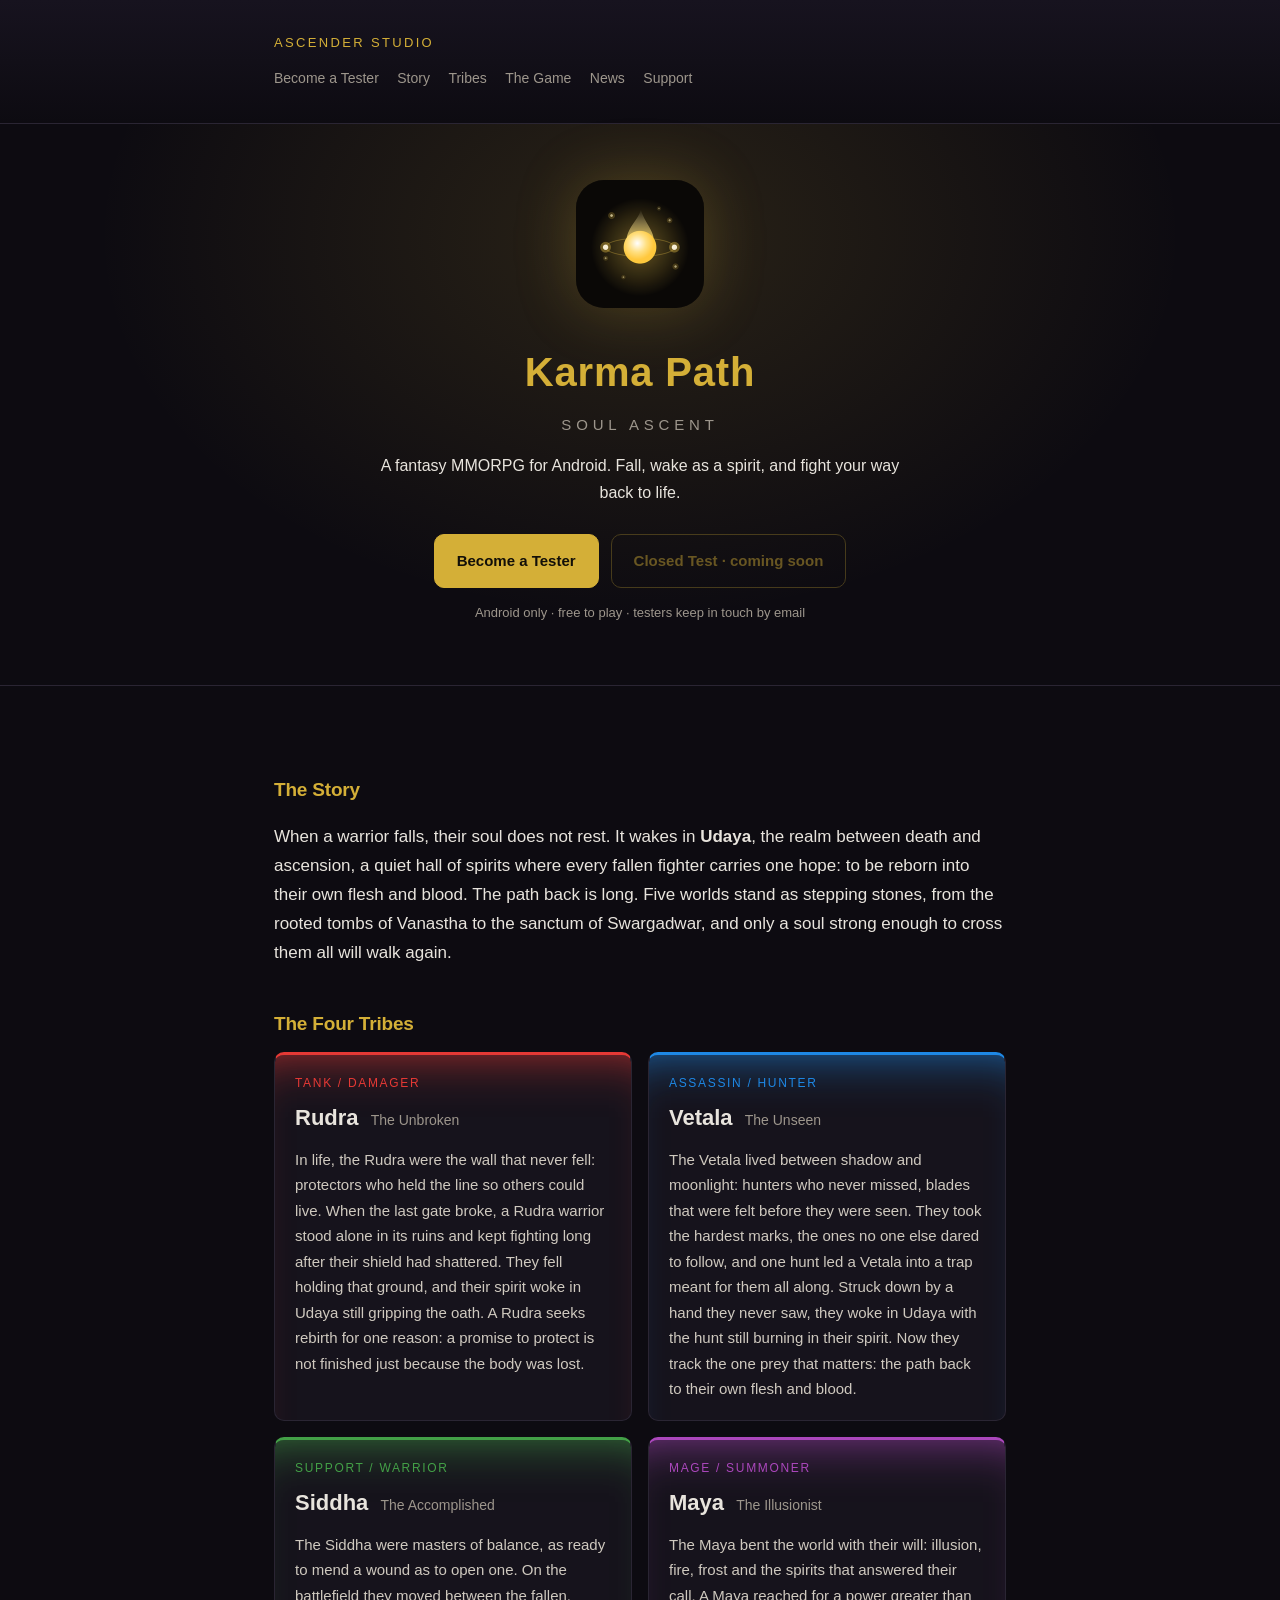
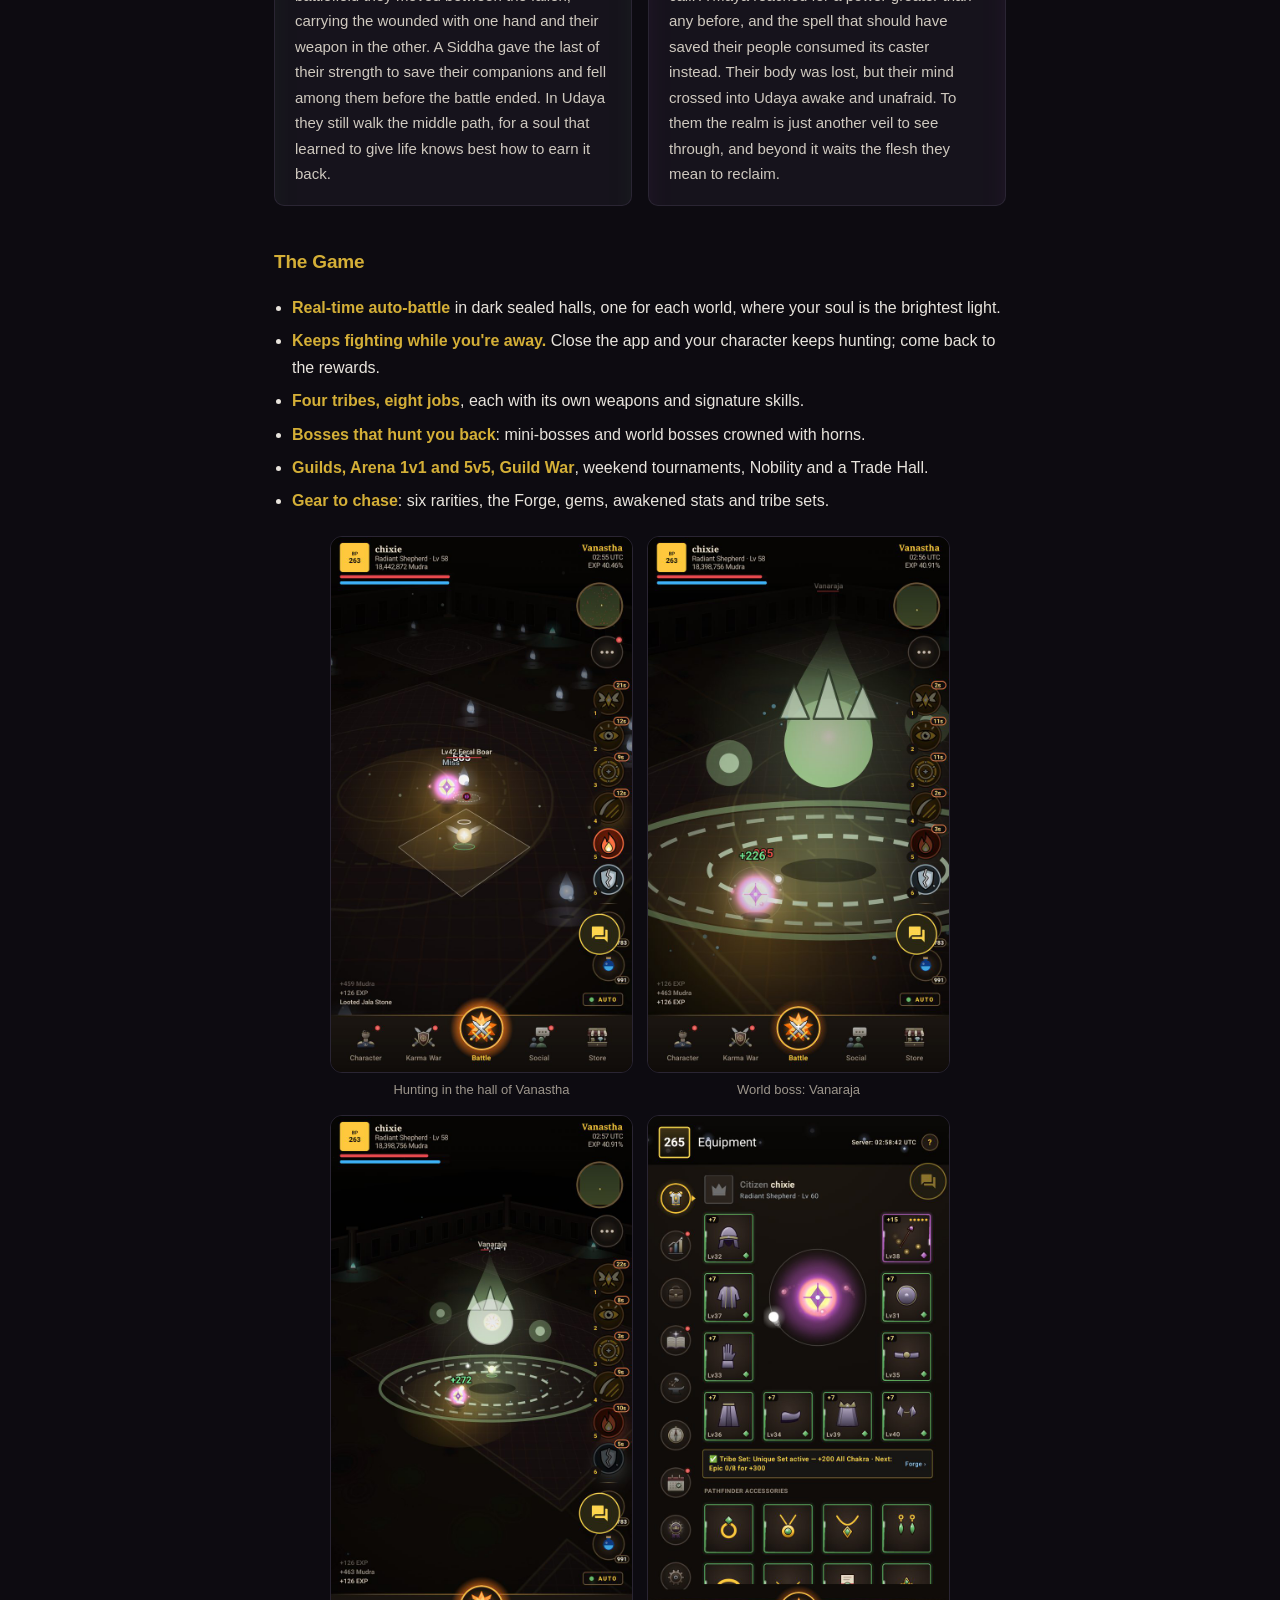
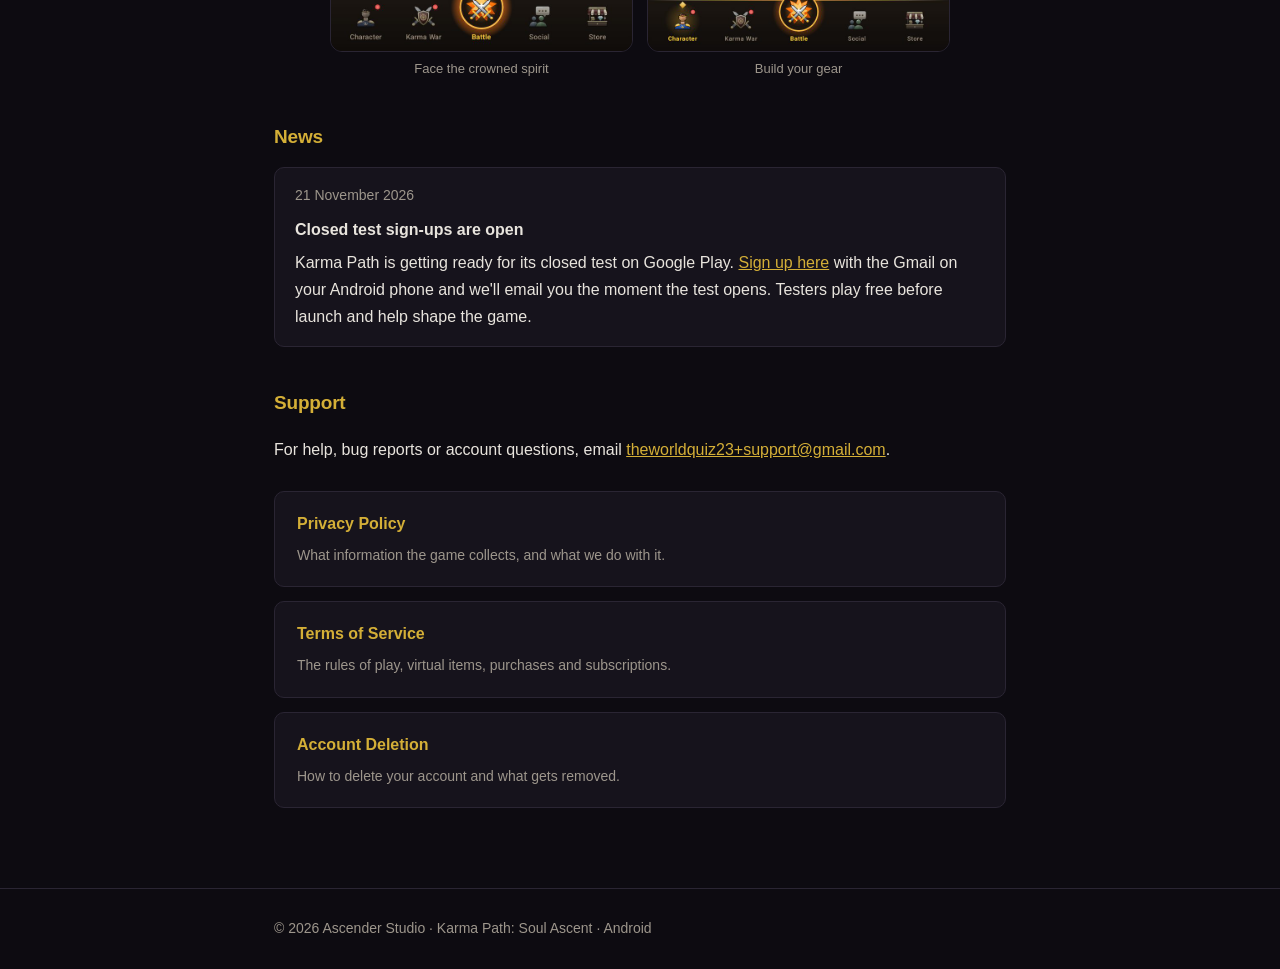
==== index.html @ 9edd2aca "Add files via upload" ====
<!DOCTYPE html>
<html lang="en">
<head>
<meta charset="utf-8">
<meta name="viewport" content="width=device-width, initial-scale=1">
<title>Karma Path: Soul Ascent — Ascender Studio</title>
<meta name="description" content="Karma Path: Soul Ascent — a fantasy MMORPG for Android. Fallen warriors walk the path to rebirth through five worlds. Join the closed test.">
<link rel="icon" href="img/sage-logo.png">
<link rel="stylesheet" href="style.css">
</head>
<body>

<header class="site">
  <div class="wrap">
    <p class="brand">Ascender Studio</p>
    <nav>
      <a href="#tester">Become a Tester</a>
      <a href="#story">Story</a>
      <a href="#tribes">Tribes</a>
      <a href="#game">The Game</a>
      <a href="#news">News</a>
      <a href="#support">Support</a>
    </nav>
  </div>
</header>

<section class="hero">
  <div class="wrap">
    <img class="hero-logo" src="img/sage-logo.png" alt="Karma Path — the Sage" width="128" height="128">
    <h1>Karma Path<span>Soul Ascent</span></h1>
    <p class="hero-line">A fantasy MMORPG for Android. Fall, wake as a spirit, and fight your way back to life.</p>
    <div class="cta" id="tester">
      <!-- SIGN-UP FORM (live 2026-11-21): the Google Form link. -->
      <a class="btn gold" href="https://forms.gle/QPukY66ZGTLKKNnLA" target="_blank" rel="noopener">Become a Tester</a>
      <!-- CLOSED TEST LINK: when Google approves the closed test, replace this <span> with:
           <a class="btn" href="YOUR-CLOSED-TEST-LINK" target="_blank" rel="noopener">Join the Closed Test</a> -->
      <span class="btn off" aria-disabled="true">Closed Test · coming soon</span>
    </div>
    <p class="cta-note">Android only · free to play · testers keep in touch by email</p>
  </div>
</section>

<main class="wrap">

<section id="story">
  <h2>The Story</h2>
  <p class="story">When a warrior falls, their soul does not rest. It wakes in <strong>Udaya</strong>, the realm between death and ascension, a quiet hall of spirits where every fallen fighter carries one hope: to be reborn into their own flesh and blood. The path back is long. Five worlds stand as stepping stones, from the rooted tombs of Vanastha to the sanctum of Swargadwar, and only a soul strong enough to cross them all will walk again.</p>
</section>

<section id="tribes">
  <h2>The Four Tribes</h2>
  <div class="tribes">
    <article class="tribe" style="--tc:#E53935">
      <p class="role">Tank / Damager</p>
      <h3>Rudra <span>The Unbroken</span></h3>
      <p>In life, the Rudra were the wall that never fell: protectors who held the line so others could live. When the last gate broke, a Rudra warrior stood alone in its ruins and kept fighting long after their shield had shattered. They fell holding that ground, and their spirit woke in Udaya still gripping the oath. A Rudra seeks rebirth for one reason: a promise to protect is not finished just because the body was lost.</p>
    </article>
    <article class="tribe" style="--tc:#1E88E5">
      <p class="role">Assassin / Hunter</p>
      <h3>Vetala <span>The Unseen</span></h3>
      <p>The Vetala lived between shadow and moonlight: hunters who never missed, blades that were felt before they were seen. They took the hardest marks, the ones no one else dared to follow, and one hunt led a Vetala into a trap meant for them all along. Struck down by a hand they never saw, they woke in Udaya with the hunt still burning in their spirit. Now they track the one prey that matters: the path back to their own flesh and blood.</p>
    </article>
    <article class="tribe" style="--tc:#43A047">
      <p class="role">Support / Warrior</p>
      <h3>Siddha <span>The Accomplished</span></h3>
      <p>The Siddha were masters of balance, as ready to mend a wound as to open one. On the battlefield they moved between the fallen, carrying the wounded with one hand and their weapon in the other. A Siddha gave the last of their strength to save their companions and fell among them before the battle ended. In Udaya they still walk the middle path, for a soul that learned to give life knows best how to earn it back.</p>
    </article>
    <article class="tribe" style="--tc:#AB47BC">
      <p class="role">Mage / Summoner</p>
      <h3>Maya <span>The Illusionist</span></h3>
      <p>The Maya bent the world with their will: illusion, fire, frost and the spirits that answered their call. A Maya reached for a power greater than any before, and the spell that should have saved their people consumed its caster instead. Their body was lost, but their mind crossed into Udaya awake and unafraid. To them the realm is just another veil to see through, and beyond it waits the flesh they mean to reclaim.</p>
    </article>
  </div>
</section>

<section id="game">
  <h2>The Game</h2>
  <ul class="features">
    <li><strong>Real-time auto-battle</strong> in dark sealed halls, one for each world, where your soul is the brightest light.</li>
    <li><strong>Keeps fighting while you're away.</strong> Close the app and your character keeps hunting; come back to the rewards.</li>
    <li><strong>Four tribes, eight jobs</strong>, each with its own weapons and signature skills.</li>
    <li><strong>Bosses that hunt you back</strong>: mini-bosses and world bosses crowned with horns.</li>
    <li><strong>Guilds, Arena 1v1 and 5v5, Guild War</strong>, weekend tournaments, Nobility and a Trade Hall.</li>
    <li><strong>Gear to chase</strong>: six rarities, the Forge, gems, awakened stats and tribe sets.</li>
  </ul>
  <div class="shots">
    <figure><img src="img/battle.jpg" alt="Battle in the hall of Vanastha" loading="lazy" width="720" height="1280"><figcaption>Hunting in the hall of Vanastha</figcaption></figure>
    <figure><img src="img/boss.jpg" alt="World boss Vanaraja" loading="lazy" width="720" height="1280"><figcaption>World boss: Vanaraja</figcaption></figure>
    <figure><img src="img/boss-close.jpg" alt="Fighting Vanaraja up close" loading="lazy" width="720" height="1280"><figcaption>Face the crowned spirit</figcaption></figure>
    <figure><img src="img/equipment.jpg" alt="Equipment screen" loading="lazy" width="720" height="1280"><figcaption>Build your gear</figcaption></figure>
  </div>
</section>

<section id="news">
  <h2>News</h2>
  <!-- Add new posts at the TOP of this list, copying one <article> block. -->
  <article class="post">
    <p class="meta">21 November 2026</p>
    <h3>Closed test sign-ups are open</h3>
    <p>Karma Path is getting ready for its closed test on Google Play. <a href="https://forms.gle/QPukY66ZGTLKKNnLA" target="_blank" rel="noopener">Sign up here</a> with the Gmail on your Android phone and we'll email you the moment the test opens. Testers play free before launch and help shape the game.</p>
  </article>
</section>

<section id="support">
  <h2>Support</h2>
  <p>For help, bug reports or account questions, email
  <a href="mailto:theworldquiz23+support@gmail.com">theworldquiz23+support@gmail.com</a>.</p>
  <div class="home-links">
    <a href="karma-path/privacy.html"><strong>Privacy Policy</strong><span>What information the game collects, and what we do with it.</span></a>
    <a href="karma-path/terms.html"><strong>Terms of Service</strong><span>The rules of play, virtual items, purchases and subscriptions.</span></a>
    <a href="karma-path/delete-account.html"><strong>Account Deletion</strong><span>How to delete your account and what gets removed.</span></a>
  </div>
  <!-- DISCORD: when the server is ready, add here:
       <p><a class="btn" href="YOUR-DISCORD-INVITE" target="_blank" rel="noopener">Join our Discord</a></p> -->
</section>

</main>

<footer class="site">
  <div class="wrap">© 2026 Ascender Studio · Karma Path: Soul Ascent · Android</div>
</footer>

</body>
</html>
---- style.css ----
:root {
  --bg: #0d0b11;
  --panel: #16131c;
  --gold: #d4af37;
  --gold-dim: #8a7328;
  --text: #e8e4dd;
  --muted: #9d968c;
  --line: #2a2533;
}
* { box-sizing: border-box; }
body {
  margin: 0;
  background: var(--bg);
  color: var(--text);
  font: 16px/1.7 -apple-system, BlinkMacSystemFont, "Segoe UI", Roboto, Helvetica, Arial, sans-serif;
}
.wrap { max-width: 780px; margin: 0 auto; padding: 48px 24px 80px; }
header.site {
  border-bottom: 1px solid var(--line);
  background: linear-gradient(180deg, #17131f 0%, var(--bg) 100%);
}
header.site .wrap { padding: 32px 24px; }
.brand {
  font-size: 13px; letter-spacing: .18em; text-transform: uppercase;
  color: var(--gold); margin: 0 0 6px;
}
.title { font-size: 28px; margin: 0; font-weight: 600; letter-spacing: -.01em; }
nav { margin-top: 18px; }
nav a {
  color: var(--muted); text-decoration: none; font-size: 14px; margin-right: 18px;
  border-bottom: 1px solid transparent; padding-bottom: 2px;
}
nav a:hover, nav a[aria-current] { color: var(--gold); border-bottom-color: var(--gold-dim); }
h2 {
  font-size: 19px; margin: 40px 0 12px; color: var(--gold);
  font-weight: 600; letter-spacing: -.01em;
}
h3 { font-size: 16px; margin: 26px 0 8px; font-weight: 600; }
p, li { color: var(--text); }
ul { padding-left: 20px; }
li { margin: 6px 0; }
.meta { color: var(--muted); font-size: 14px; margin: 0 0 8px; }
.lead { color: var(--muted); }
table { width: 100%; border-collapse: collapse; margin: 18px 0; font-size: 14.5px; }
th, td { text-align: left; padding: 10px 12px; border-bottom: 1px solid var(--line); vertical-align: top; }
th { color: var(--gold); font-weight: 600; font-size: 13px; text-transform: uppercase; letter-spacing: .06em; }
code { background: var(--panel); padding: 2px 6px; border-radius: 4px; font-size: 14px; color: var(--gold); }
a { color: var(--gold); }
.card {
  background: var(--panel); border: 1px solid var(--line);
  border-radius: 10px; padding: 20px 22px; margin: 22px 0;
}
.card h3 { margin-top: 0; }
footer.site {
  border-top: 1px solid var(--line); color: var(--muted); font-size: 14px;
}
footer.site .wrap { padding: 28px 24px; }
.home-links { display: grid; gap: 14px; margin-top: 28px; }
.home-links a {
  display: block; background: var(--panel); border: 1px solid var(--line);
  border-radius: 10px; padding: 18px 22px; text-decoration: none; color: var(--text);
}
.home-links a:hover { border-color: var(--gold-dim); }
.home-links strong { color: var(--gold); display: block; font-size: 16px; margin-bottom: 4px; }
.home-links span { color: var(--muted); font-size: 14px; }

/* ── Homepage (2026-11-21): hero, tribes, screenshots, news ───────────────── */
header.site nav { margin-top: 10px; }
header.site nav a { margin-right: 14px; }
.hero {
  text-align: center;
  background: radial-gradient(ellipse at 50% 20%, rgba(212,175,55,.14), transparent 60%), var(--bg);
  border-bottom: 1px solid var(--line);
}
.hero .wrap { padding: 56px 24px 48px; }
.hero-logo { width: 128px; height: 128px; border-radius: 28px; box-shadow: 0 0 60px rgba(212,175,55,.25); }
.hero h1 { margin: 22px 0 6px; font-size: 40px; letter-spacing: .02em; color: var(--gold); font-weight: 700; }
.hero h1 span { display: block; font-size: 15px; letter-spacing: .32em; text-transform: uppercase; color: var(--muted); font-weight: 500; margin-top: 6px; }
.hero-line { color: var(--text); max-width: 520px; margin: 14px auto 0; }
.cta { display: flex; flex-wrap: wrap; gap: 12px; justify-content: center; margin-top: 28px; scroll-margin-top: 20px; }
.btn {
  display: inline-block; padding: 13px 22px; border-radius: 10px; font-weight: 600; font-size: 15px;
  text-decoration: none; border: 1px solid var(--gold-dim); color: var(--gold); background: transparent;
}
.btn.gold { background: var(--gold); color: #120f08; border-color: var(--gold); }
.btn:hover { filter: brightness(1.1); }
.btn.off { opacity: .45; cursor: not-allowed; filter: none; }
.cta-note { color: var(--muted); font-size: 13px; margin-top: 14px; }
section { scroll-margin-top: 20px; }
.story { font-size: 17px; color: var(--text); }
.tribes { display: grid; gap: 16px; grid-template-columns: repeat(auto-fit, minmax(300px, 1fr)); }
.tribe {
  background: var(--panel); border: 1px solid var(--line); border-top: 3px solid var(--tc);
  border-radius: 10px; padding: 18px 20px;
  box-shadow: inset 0 40px 60px -50px var(--tc);
}
.tribe .role { margin: 0; font-size: 12px; letter-spacing: .14em; text-transform: uppercase; color: var(--tc); }
.tribe h3 { margin: 6px 0 10px; font-size: 22px; }
.tribe h3 span { font-size: 14px; color: var(--muted); font-weight: 500; margin-left: 6px; }
.tribe p:last-child { margin: 0; font-size: 15px; color: #cfc9bf; }
.features { padding-left: 18px; }
.features strong { color: var(--gold); font-weight: 600; }
.shots { display: grid; gap: 14px; grid-template-columns: repeat(2, 1fr); margin-top: 22px; max-width: 620px; margin-left: auto; margin-right: auto; }
.shots figure { margin: 0; }
.shots img { width: 100%; height: auto; border-radius: 12px; border: 1px solid var(--line); display: block; }
.shots figcaption { color: var(--muted); font-size: 13px; text-align: center; margin-top: 6px; }
.post { background: var(--panel); border: 1px solid var(--line); border-radius: 10px; padding: 16px 20px; margin: 14px 0; }
.post h3 { margin: 2px 0 6px; }
.post p:last-child { margin: 0; }
@media (max-width: 520px) { .hero h1 { font-size: 32px; } .wrap { padding-left: 18px; padding-right: 18px; } }
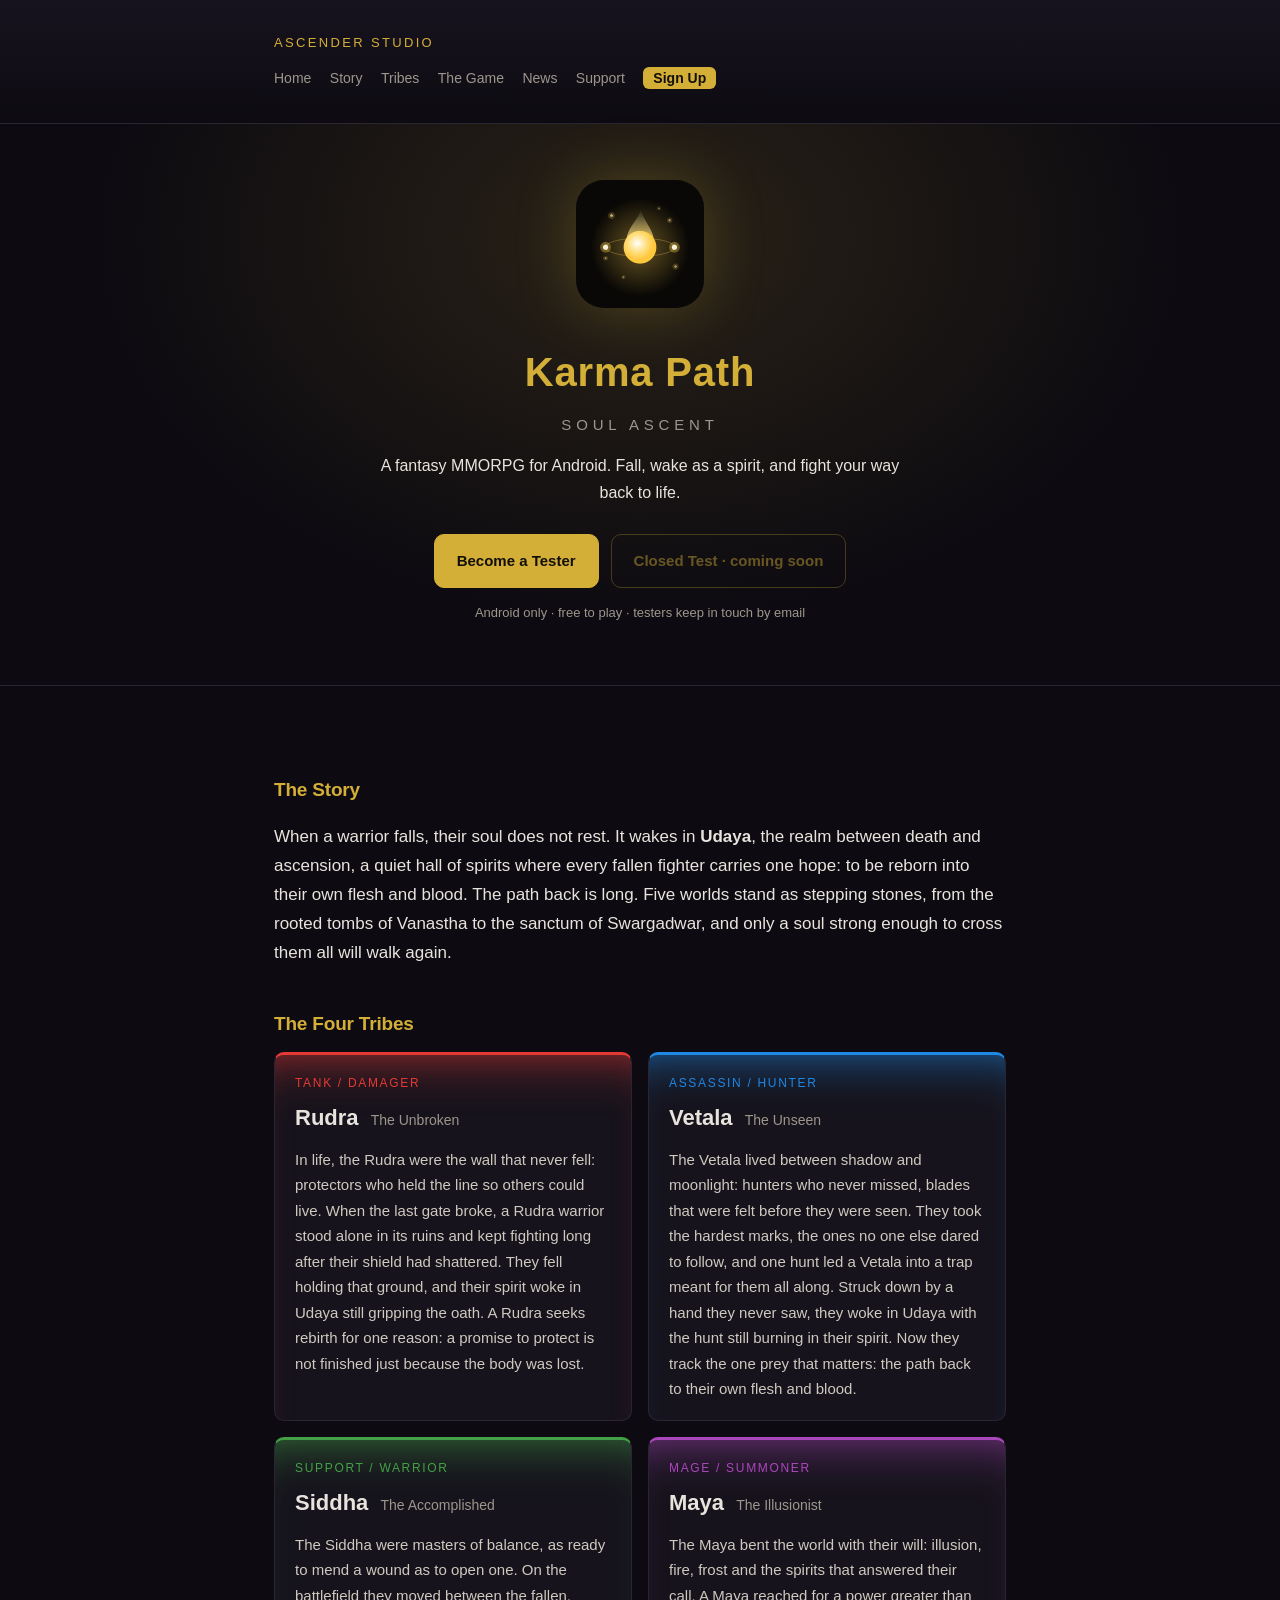
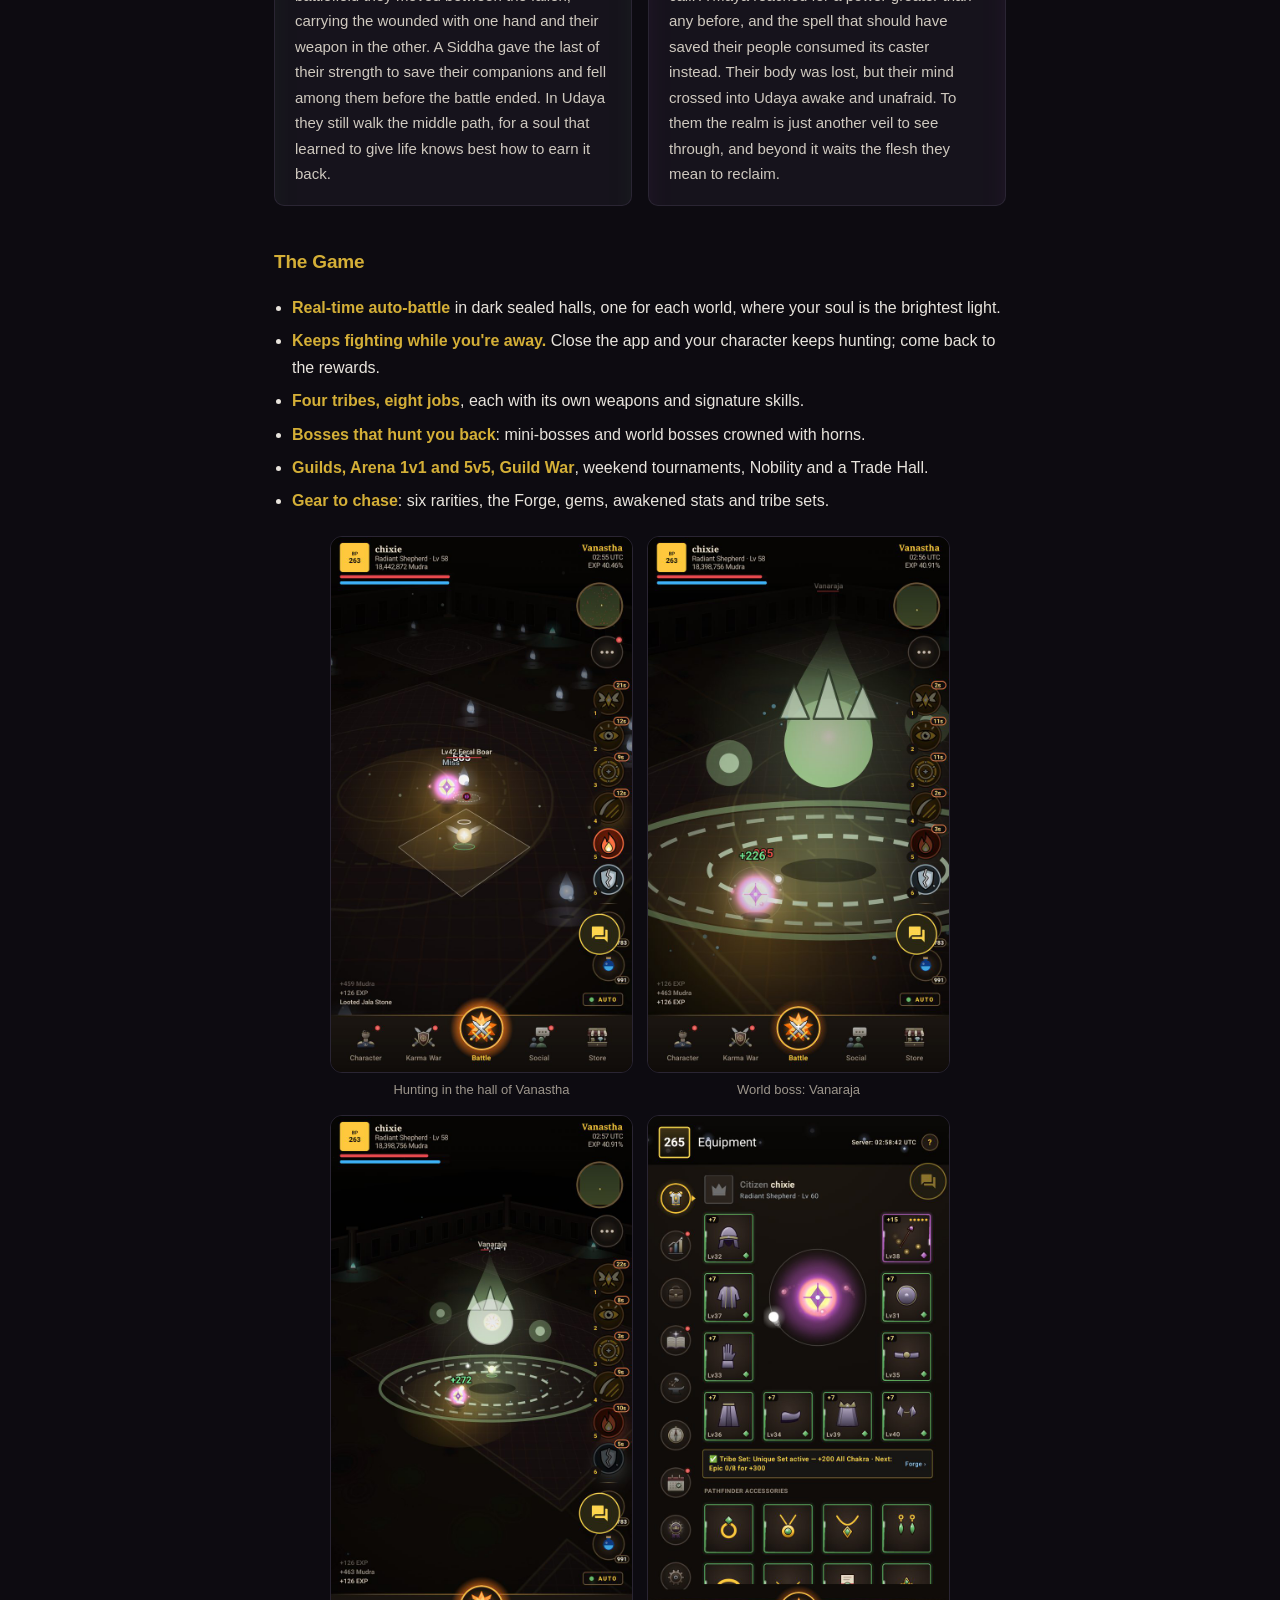
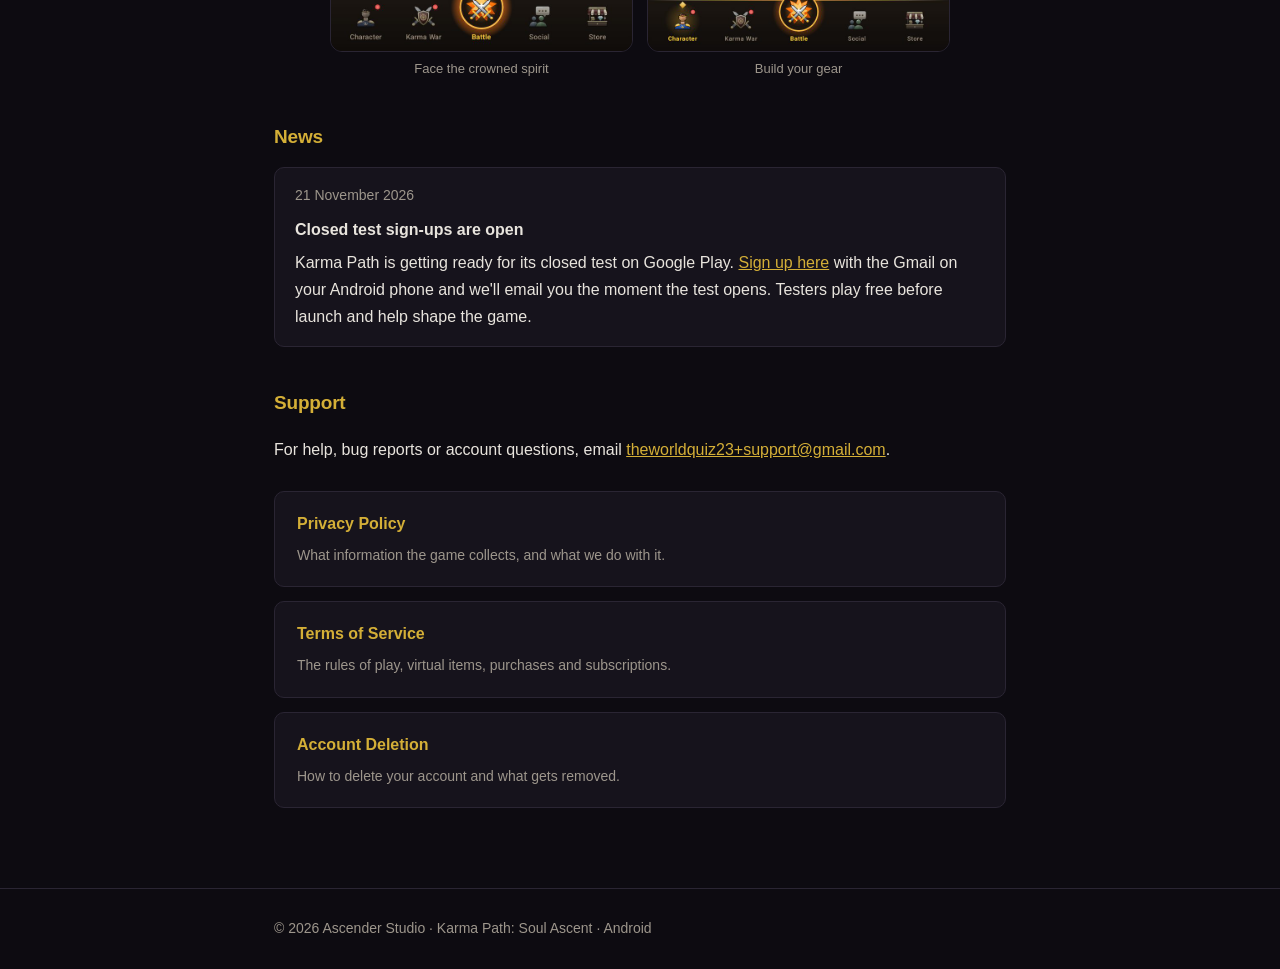
==== commit e0ab470f: "Add files via upload" ====
--- a/index.html
+++ b/index.html
@@ -8,18 +8,19 @@
 <link rel="icon" href="img/sage-logo.png">
 <link rel="stylesheet" href="style.css">
 </head>
-<body>
+<body id="top">
 
 <header class="site">
   <div class="wrap">
     <p class="brand">Ascender Studio</p>
     <nav>
-      <a href="#tester">Become a Tester</a>
+      <a href="#top">Home</a>
       <a href="#story">Story</a>
       <a href="#tribes">Tribes</a>
       <a href="#game">The Game</a>
       <a href="#news">News</a>
       <a href="#support">Support</a>
+      <a class="nav-signup" href="https://forms.gle/QPukY66ZGTLKKNnLA" target="_blank" rel="noopener">Sign Up</a>
     </nav>
   </div>
 </header>
--- a/style.css
+++ b/style.css
@@ -108,3 +108,10 @@
 .post h3 { margin: 2px 0 6px; }
 .post p:last-child { margin: 0; }
 @media (max-width: 520px) { .hero h1 { font-size: 32px; } .wrap { padding-left: 18px; padding-right: 18px; } }
+
+header.site nav a.nav-signup {
+  color: #120f08; background: var(--gold); border: none; border-radius: 6px;
+  padding: 3px 10px; font-weight: 600; white-space: nowrap;
+}
+header.site nav a.nav-signup:hover { color: #120f08; filter: brightness(1.1); }
+html { scroll-behavior: smooth; }
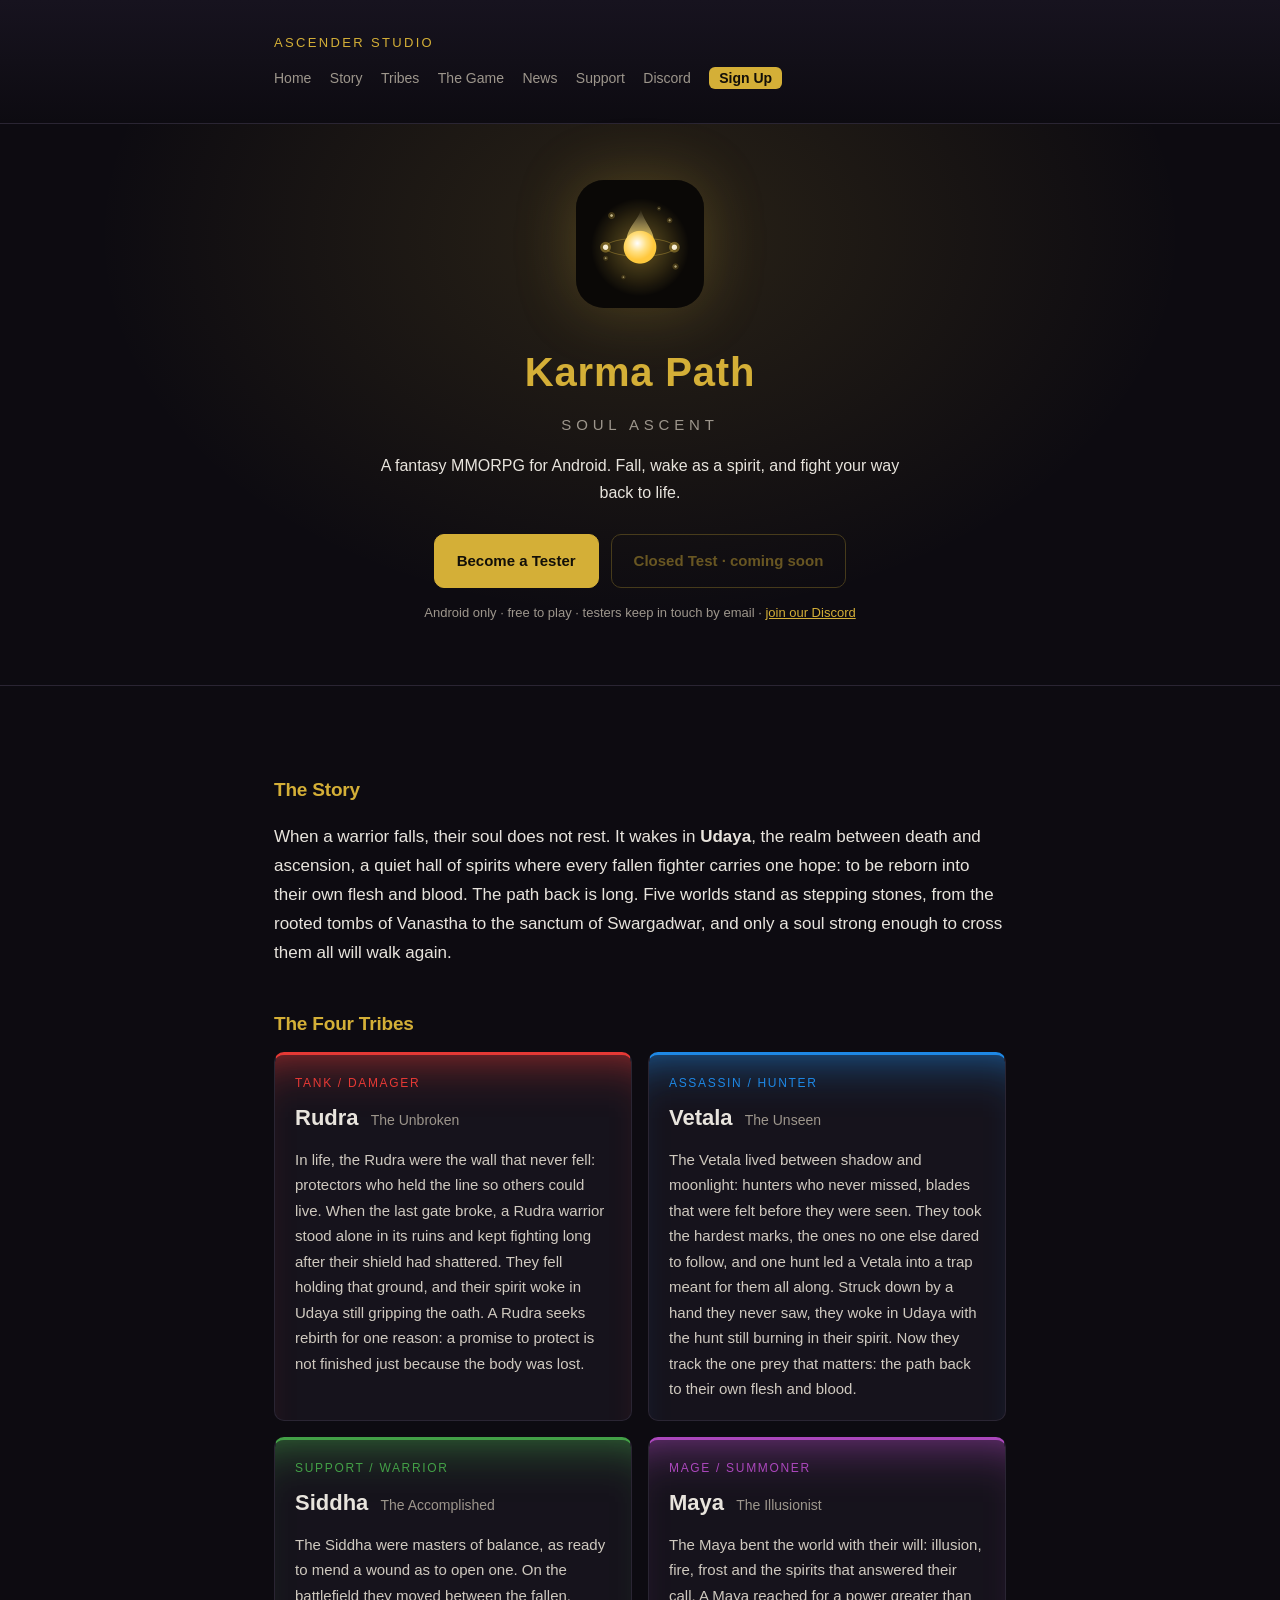
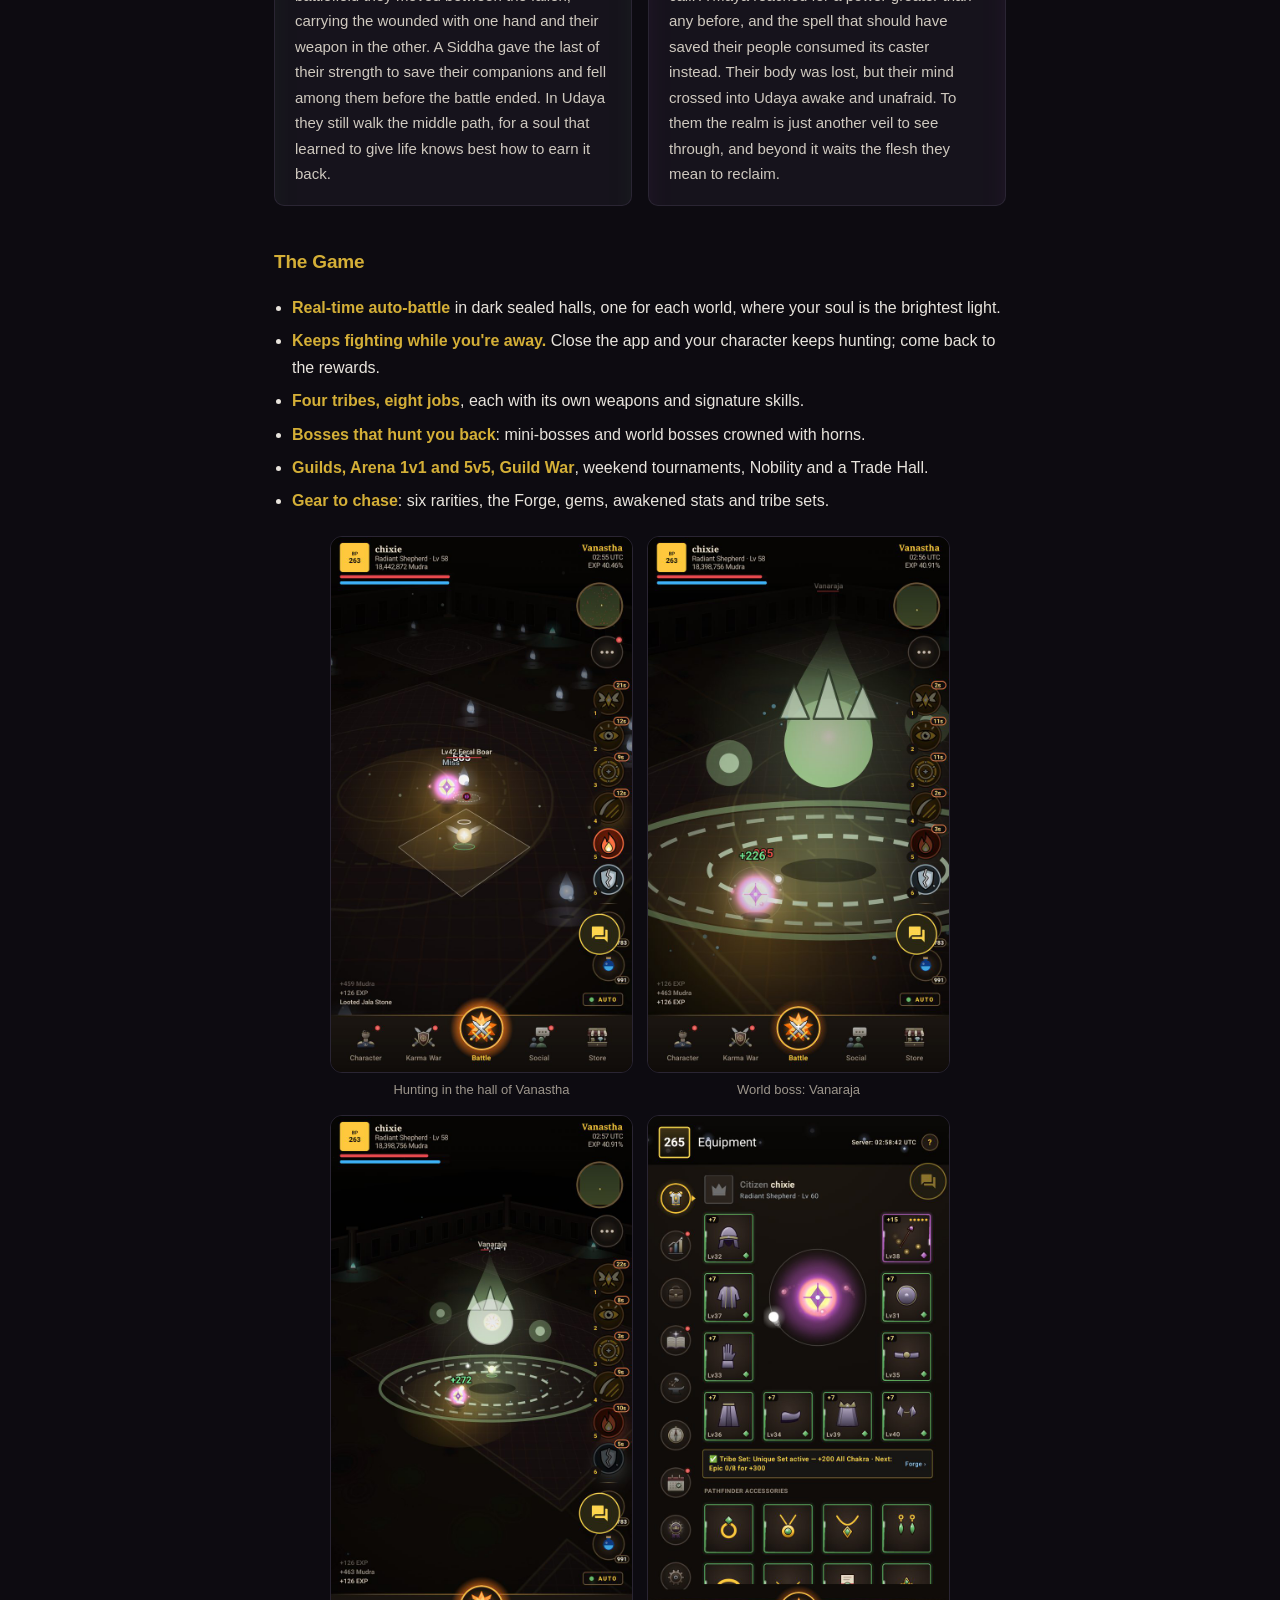
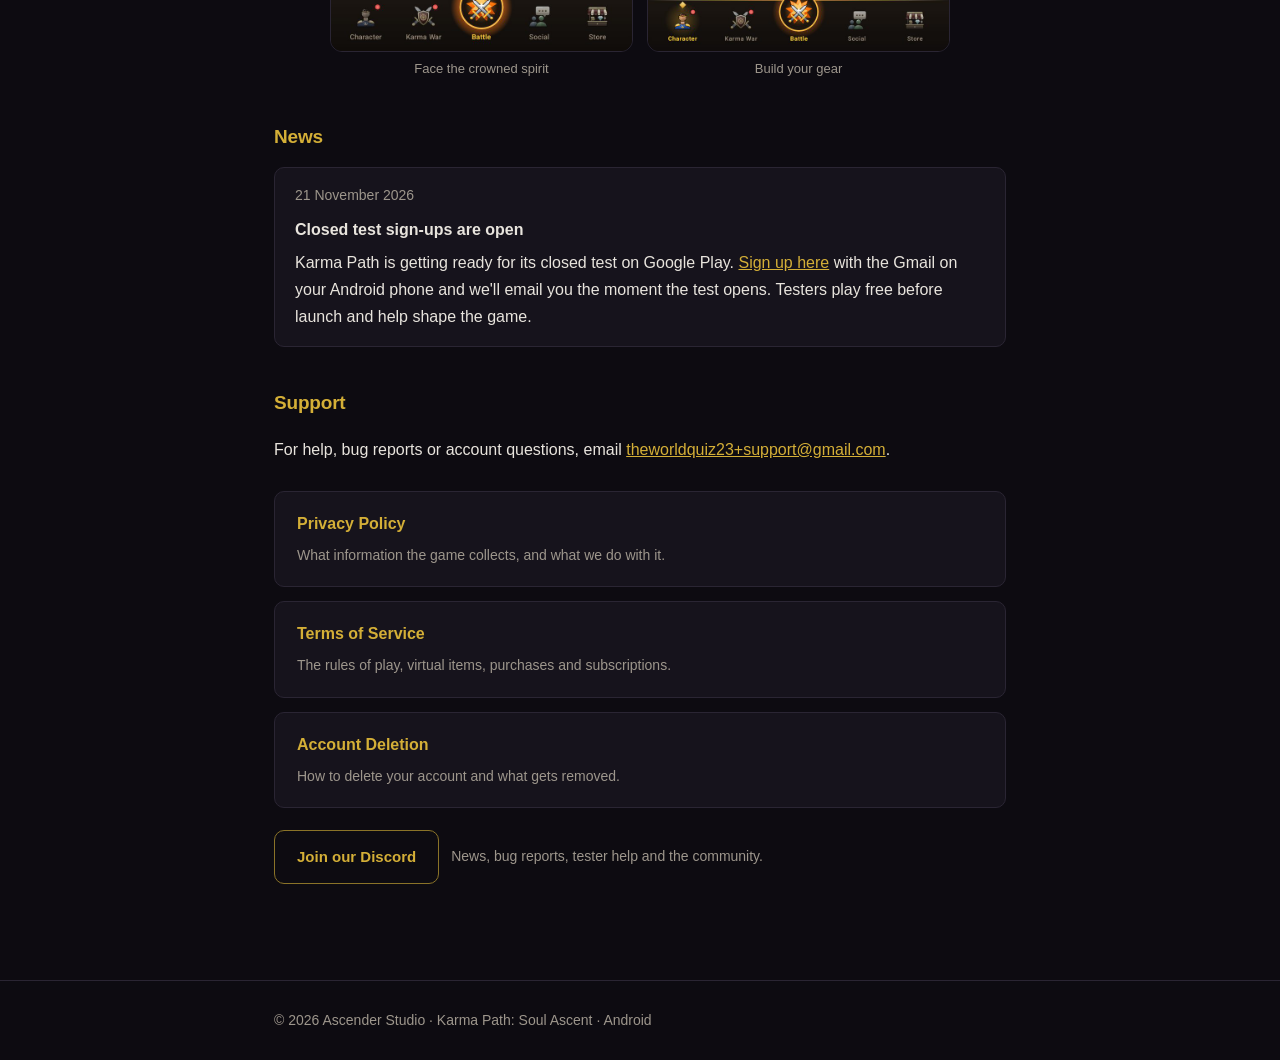
==== commit 47024e1f: "Add files via upload" ====
--- a/index.html
+++ b/index.html
@@ -20,6 +20,7 @@
       <a href="#game">The Game</a>
       <a href="#news">News</a>
       <a href="#support">Support</a>
+      <a href="https://discord.gg/tDu8APSSHV" target="_blank" rel="noopener">Discord</a>
       <a class="nav-signup" href="https://forms.gle/QPukY66ZGTLKKNnLA" target="_blank" rel="noopener">Sign Up</a>
     </nav>
   </div>
@@ -37,7 +38,7 @@
            <a class="btn" href="YOUR-CLOSED-TEST-LINK" target="_blank" rel="noopener">Join the Closed Test</a> -->
       <span class="btn off" aria-disabled="true">Closed Test · coming soon</span>
     </div>
-    <p class="cta-note">Android only · free to play · testers keep in touch by email</p>
+    <p class="cta-note">Android only · free to play · testers keep in touch by email · <a href="https://discord.gg/tDu8APSSHV" target="_blank" rel="noopener">join our Discord</a></p>
   </div>
 </section>
 
@@ -111,8 +112,9 @@
     <a href="karma-path/terms.html"><strong>Terms of Service</strong><span>The rules of play, virtual items, purchases and subscriptions.</span></a>
     <a href="karma-path/delete-account.html"><strong>Account Deletion</strong><span>How to delete your account and what gets removed.</span></a>
   </div>
-  <!-- DISCORD: when the server is ready, add here:
-       <p><a class="btn" href="YOUR-DISCORD-INVITE" target="_blank" rel="noopener">Join our Discord</a></p> -->
+  <!-- DISCORD (live 2026-11-21) -->
+  <p class="discord"><a class="btn" href="https://discord.gg/tDu8APSSHV" target="_blank" rel="noopener">Join our Discord</a>
+  <span>News, bug reports, tester help and the community.</span></p>
 </section>
 
 </main>
--- a/style.css
+++ b/style.css
@@ -115,3 +115,5 @@
 }
 header.site nav a.nav-signup:hover { color: #120f08; filter: brightness(1.1); }
 html { scroll-behavior: smooth; }
+.discord { margin-top: 22px; display: flex; flex-wrap: wrap; align-items: center; gap: 12px; }
+.discord span { color: var(--muted); font-size: 14px; }
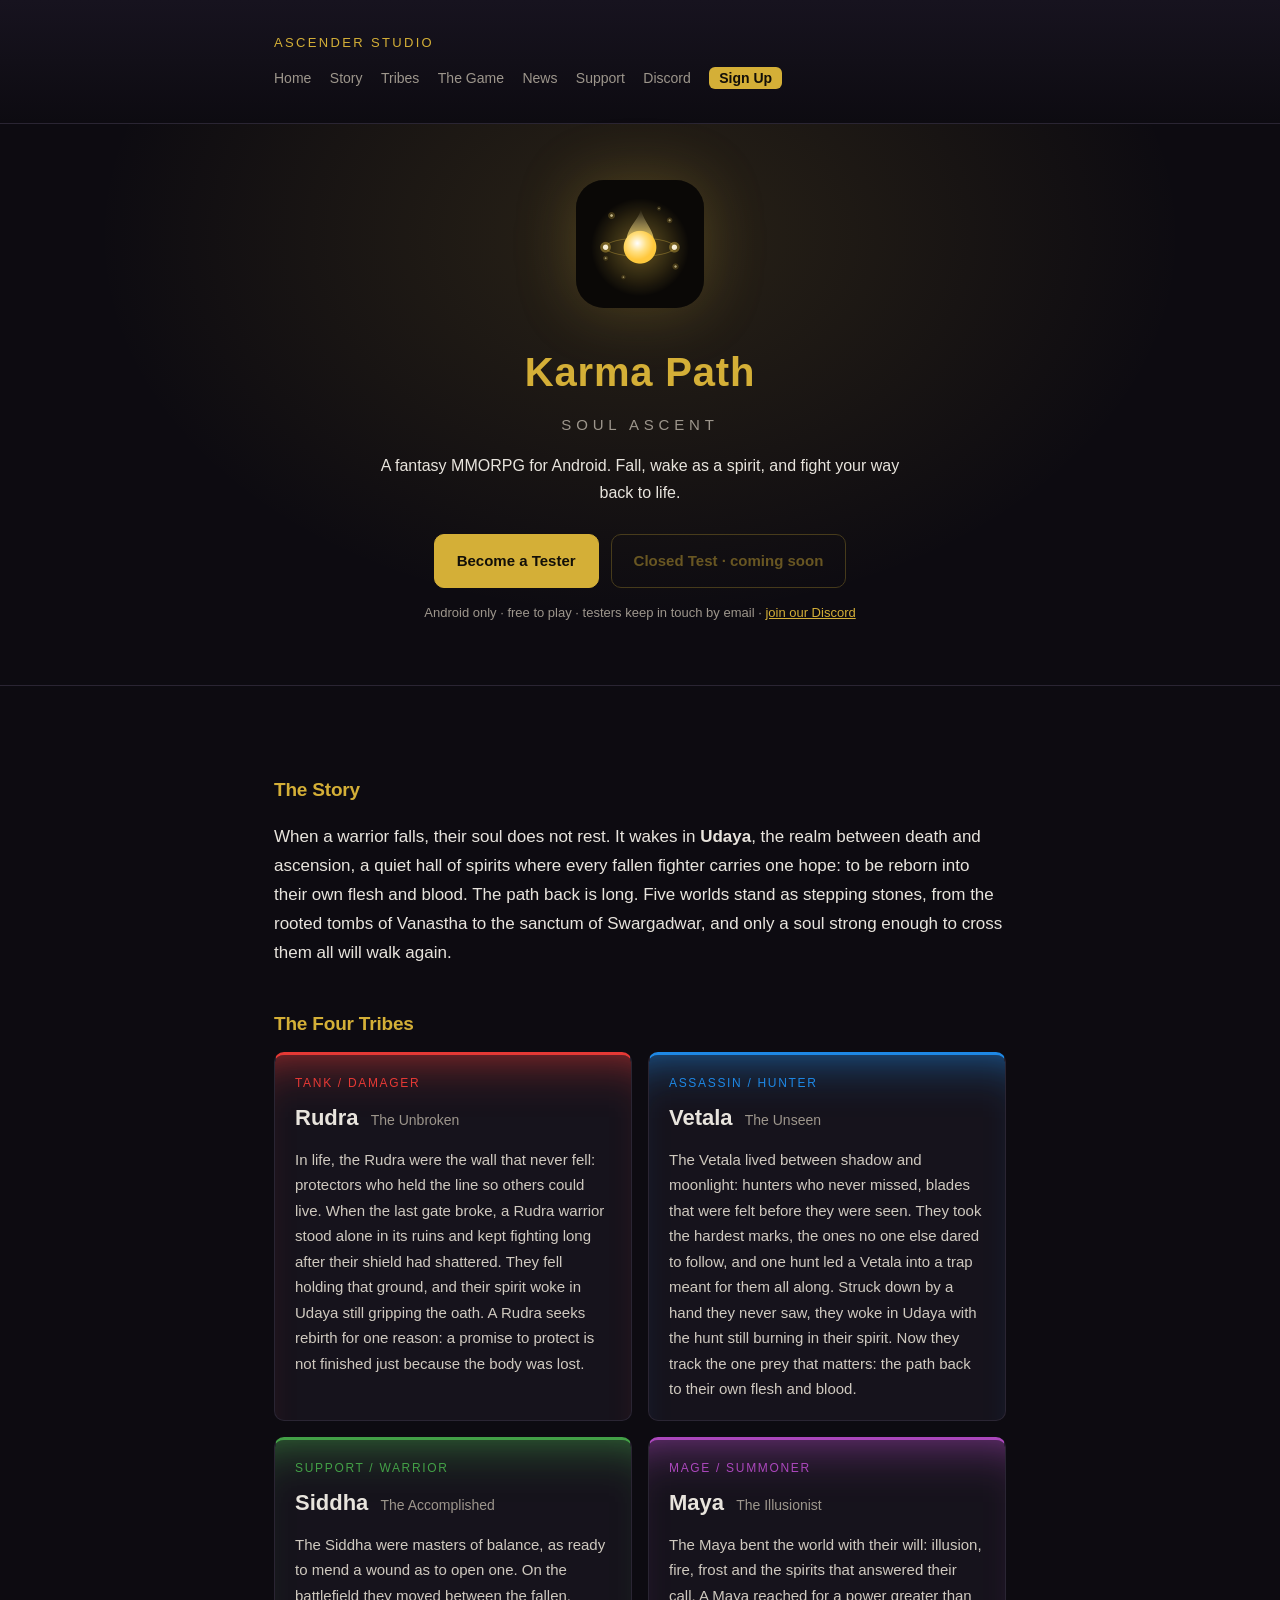
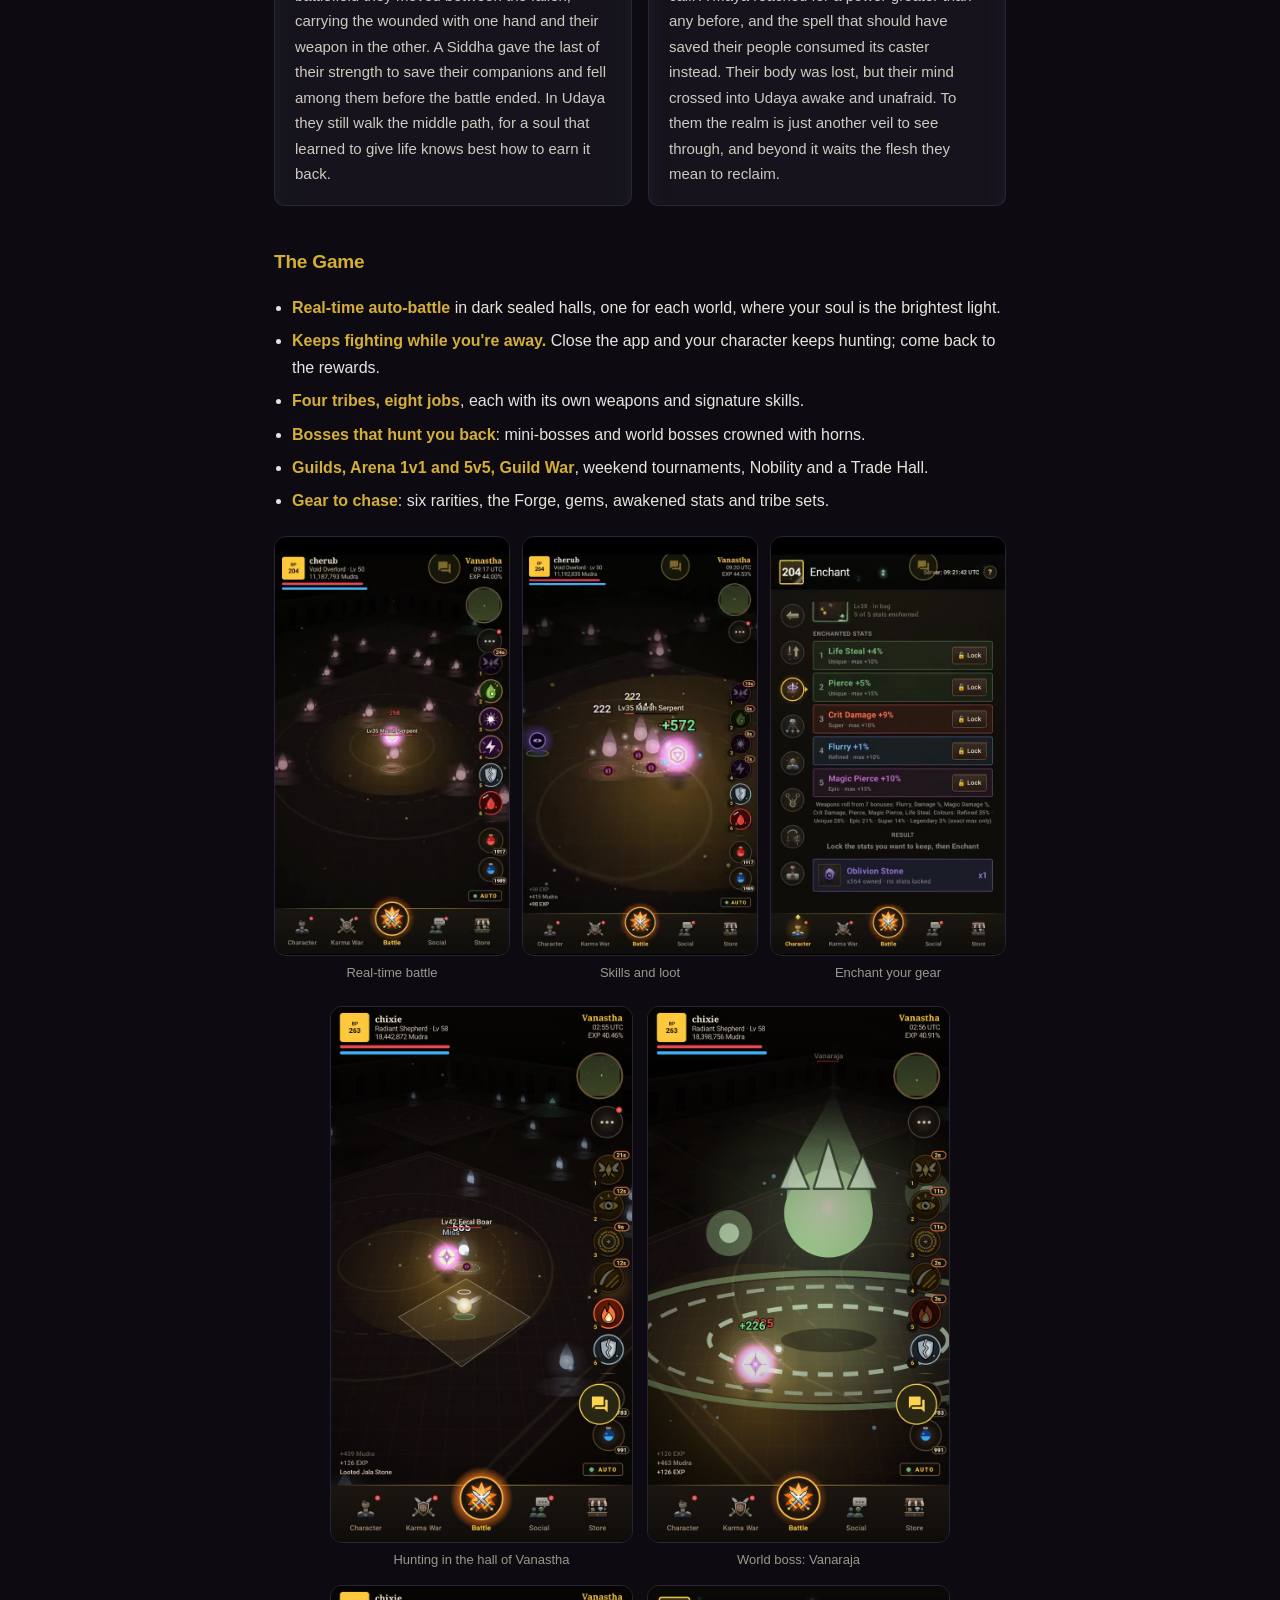
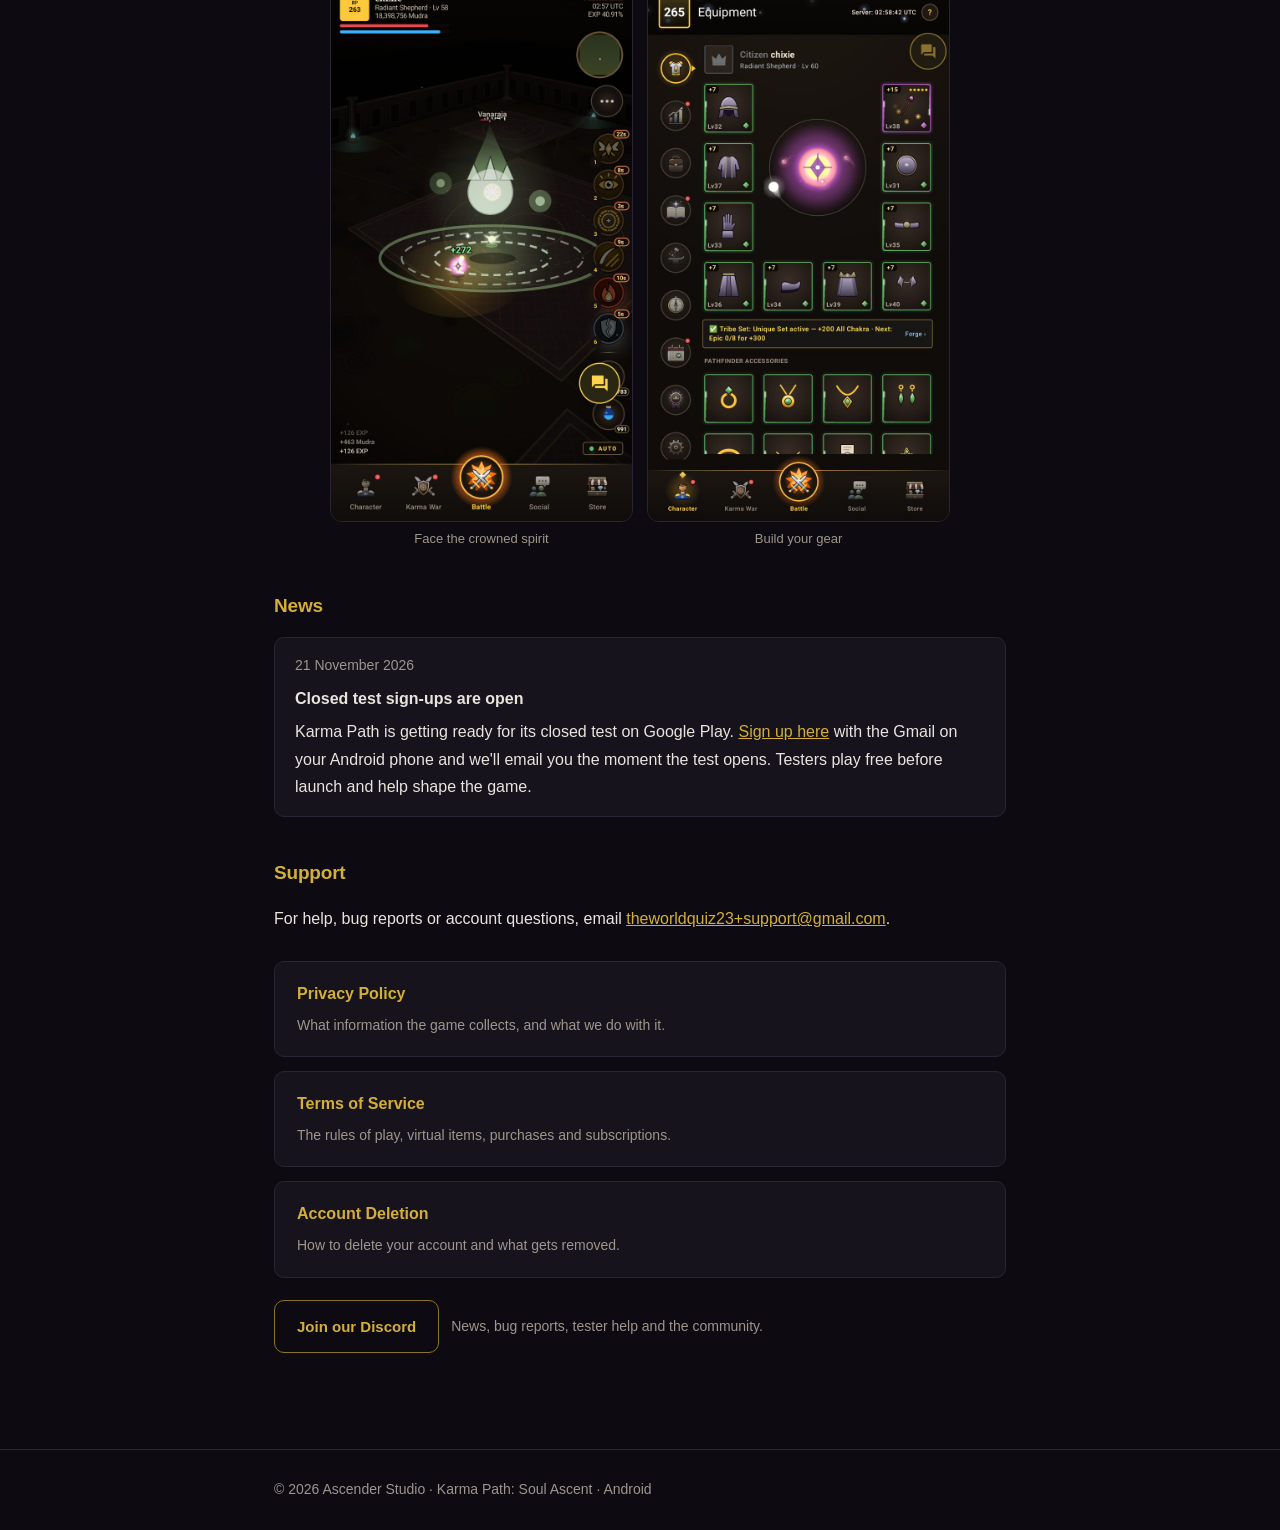
==== commit f966d953: "Add files via upload" ====
--- a/index.html
+++ b/index.html
@@ -85,6 +85,12 @@
     <li><strong>Guilds, Arena 1v1 and 5v5, Guild War</strong>, weekend tournaments, Nobility and a Trade Hall.</li>
     <li><strong>Gear to chase</strong>: six rarities, the Forge, gems, awakened stats and tribe sets.</li>
   </ul>
+  <!-- Short silent loops (2026-11-21), cut from the gameplay recording. -->
+  <div class="clips">
+    <figure><video src="video/battle.mp4" poster="video/battle.jpg" autoplay muted loop playsinline preload="metadata"></video><figcaption>Real-time battle</figcaption></figure>
+    <figure><video src="video/skills.mp4" poster="video/skills.jpg" autoplay muted loop playsinline preload="metadata"></video><figcaption>Skills and loot</figcaption></figure>
+    <figure><video src="video/enchant.mp4" poster="video/enchant.jpg" autoplay muted loop playsinline preload="metadata"></video><figcaption>Enchant your gear</figcaption></figure>
+  </div>
   <div class="shots">
     <figure><img src="img/battle.jpg" alt="Battle in the hall of Vanastha" loading="lazy" width="720" height="1280"><figcaption>Hunting in the hall of Vanastha</figcaption></figure>
     <figure><img src="img/boss.jpg" alt="World boss Vanaraja" loading="lazy" width="720" height="1280"><figcaption>World boss: Vanaraja</figcaption></figure>
--- a/style.css
+++ b/style.css
@@ -117,3 +117,7 @@
 html { scroll-behavior: smooth; }
 .discord { margin-top: 22px; display: flex; flex-wrap: wrap; align-items: center; gap: 12px; }
 .discord span { color: var(--muted); font-size: 14px; }
+.clips { display: grid; gap: 12px; grid-template-columns: repeat(3, 1fr); margin-top: 22px; }
+.clips figure { margin: 0; }
+.clips video { width: 100%; height: auto; aspect-ratio: 9 / 16; border-radius: 12px; border: 1px solid var(--line); display: block; background: #000; }
+.clips figcaption { color: var(--muted); font-size: 13px; text-align: center; margin-top: 6px; }
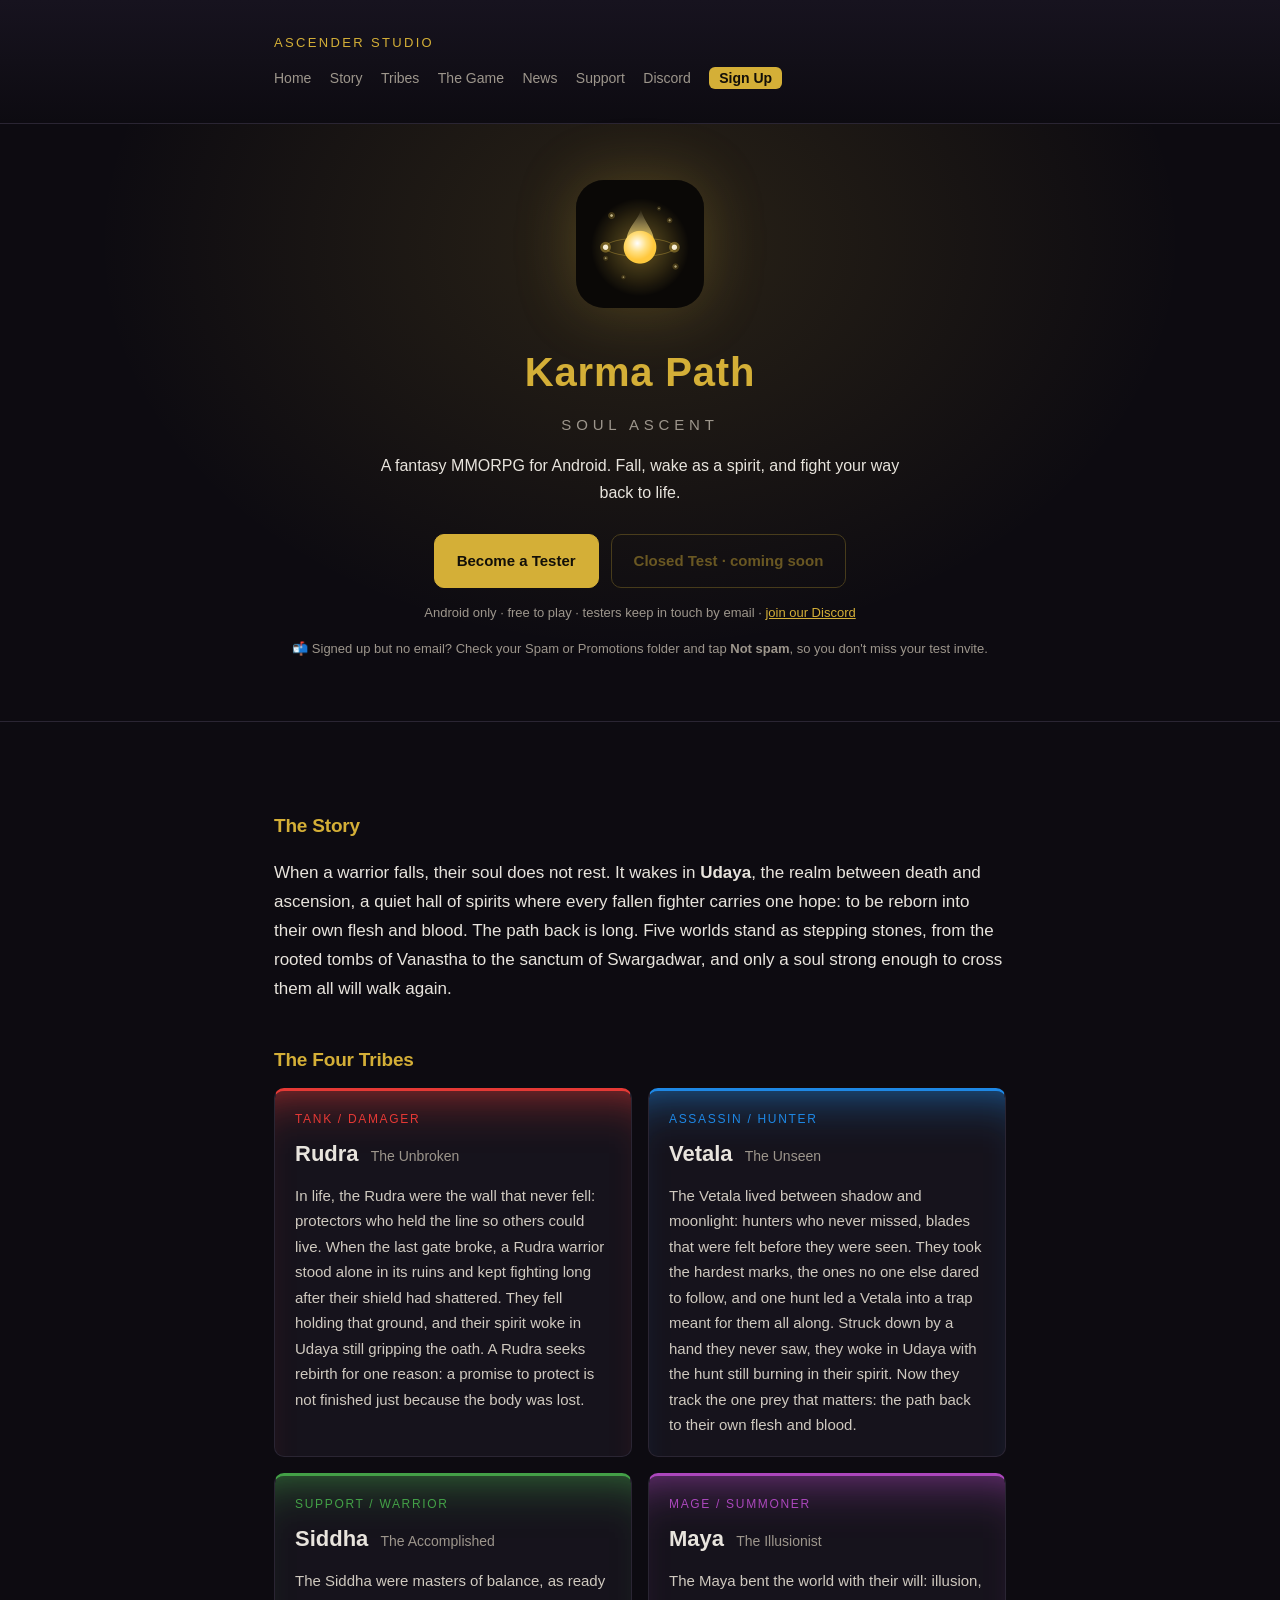
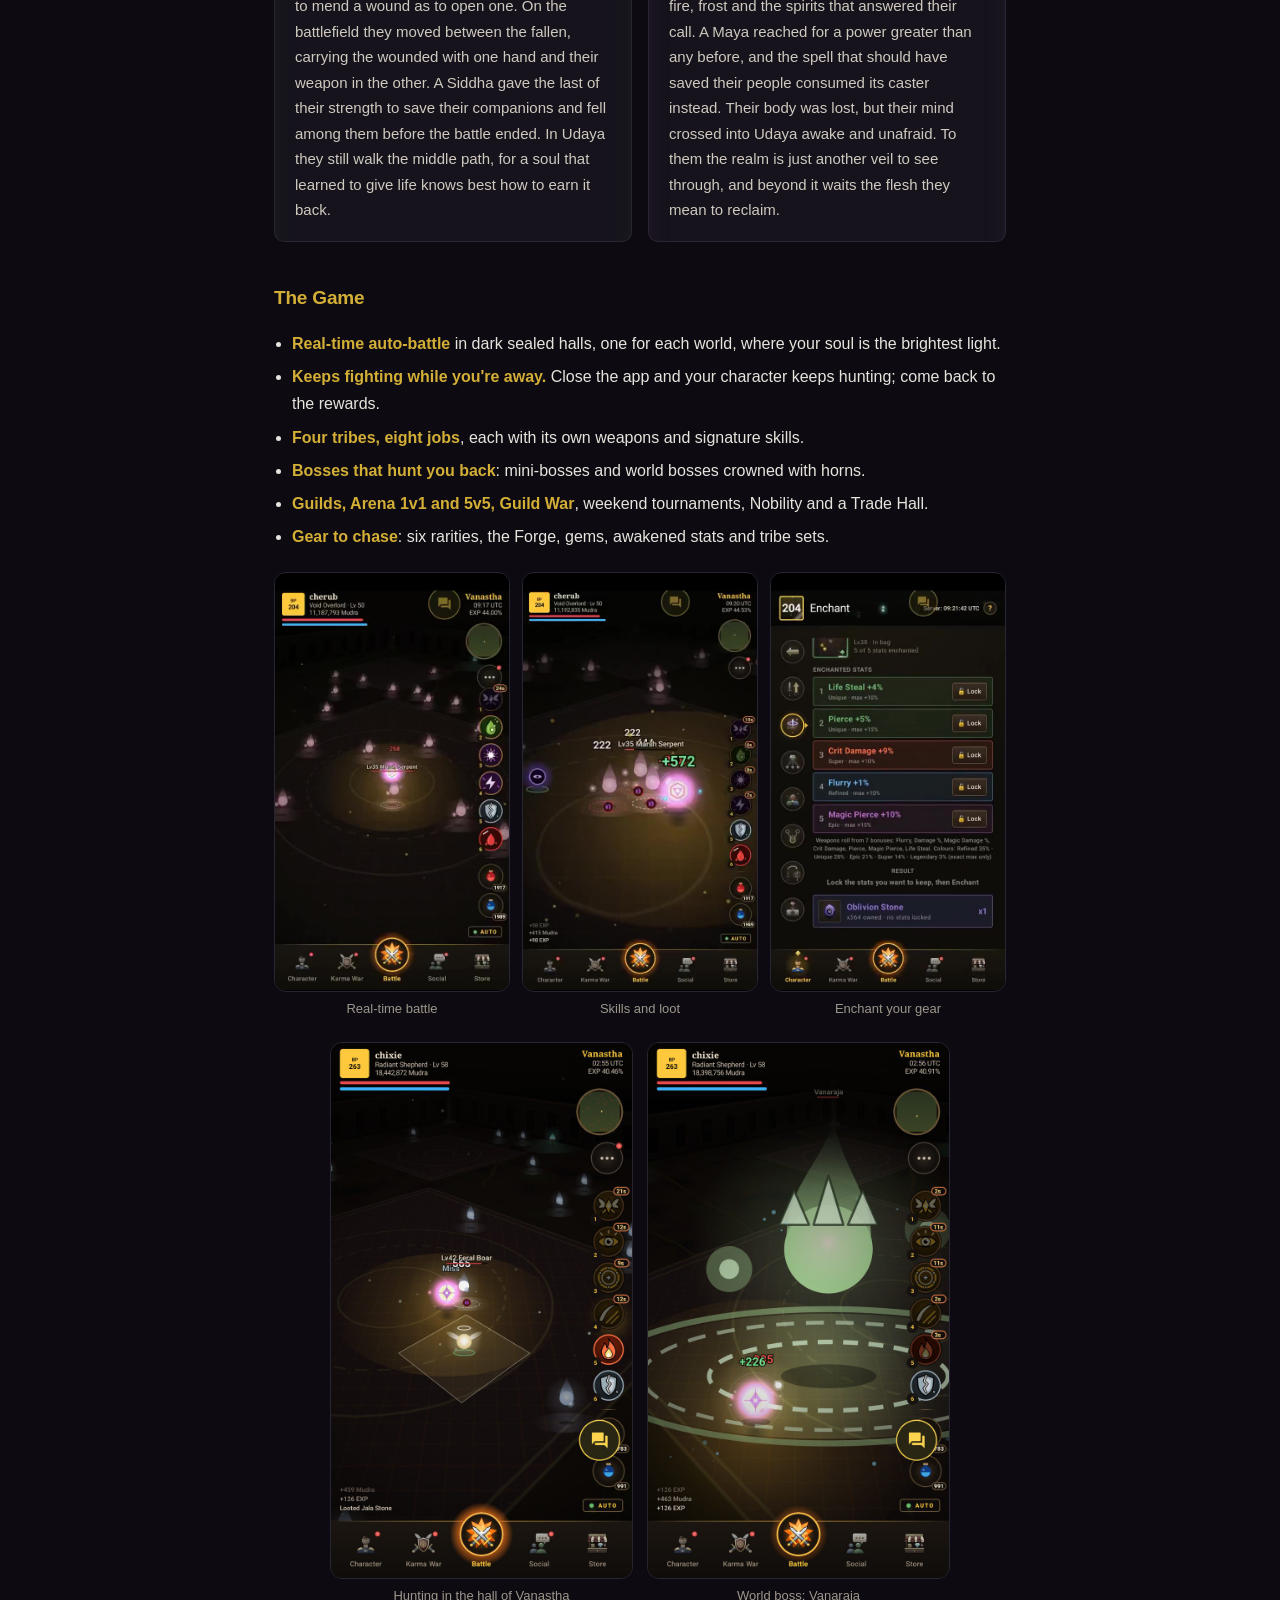
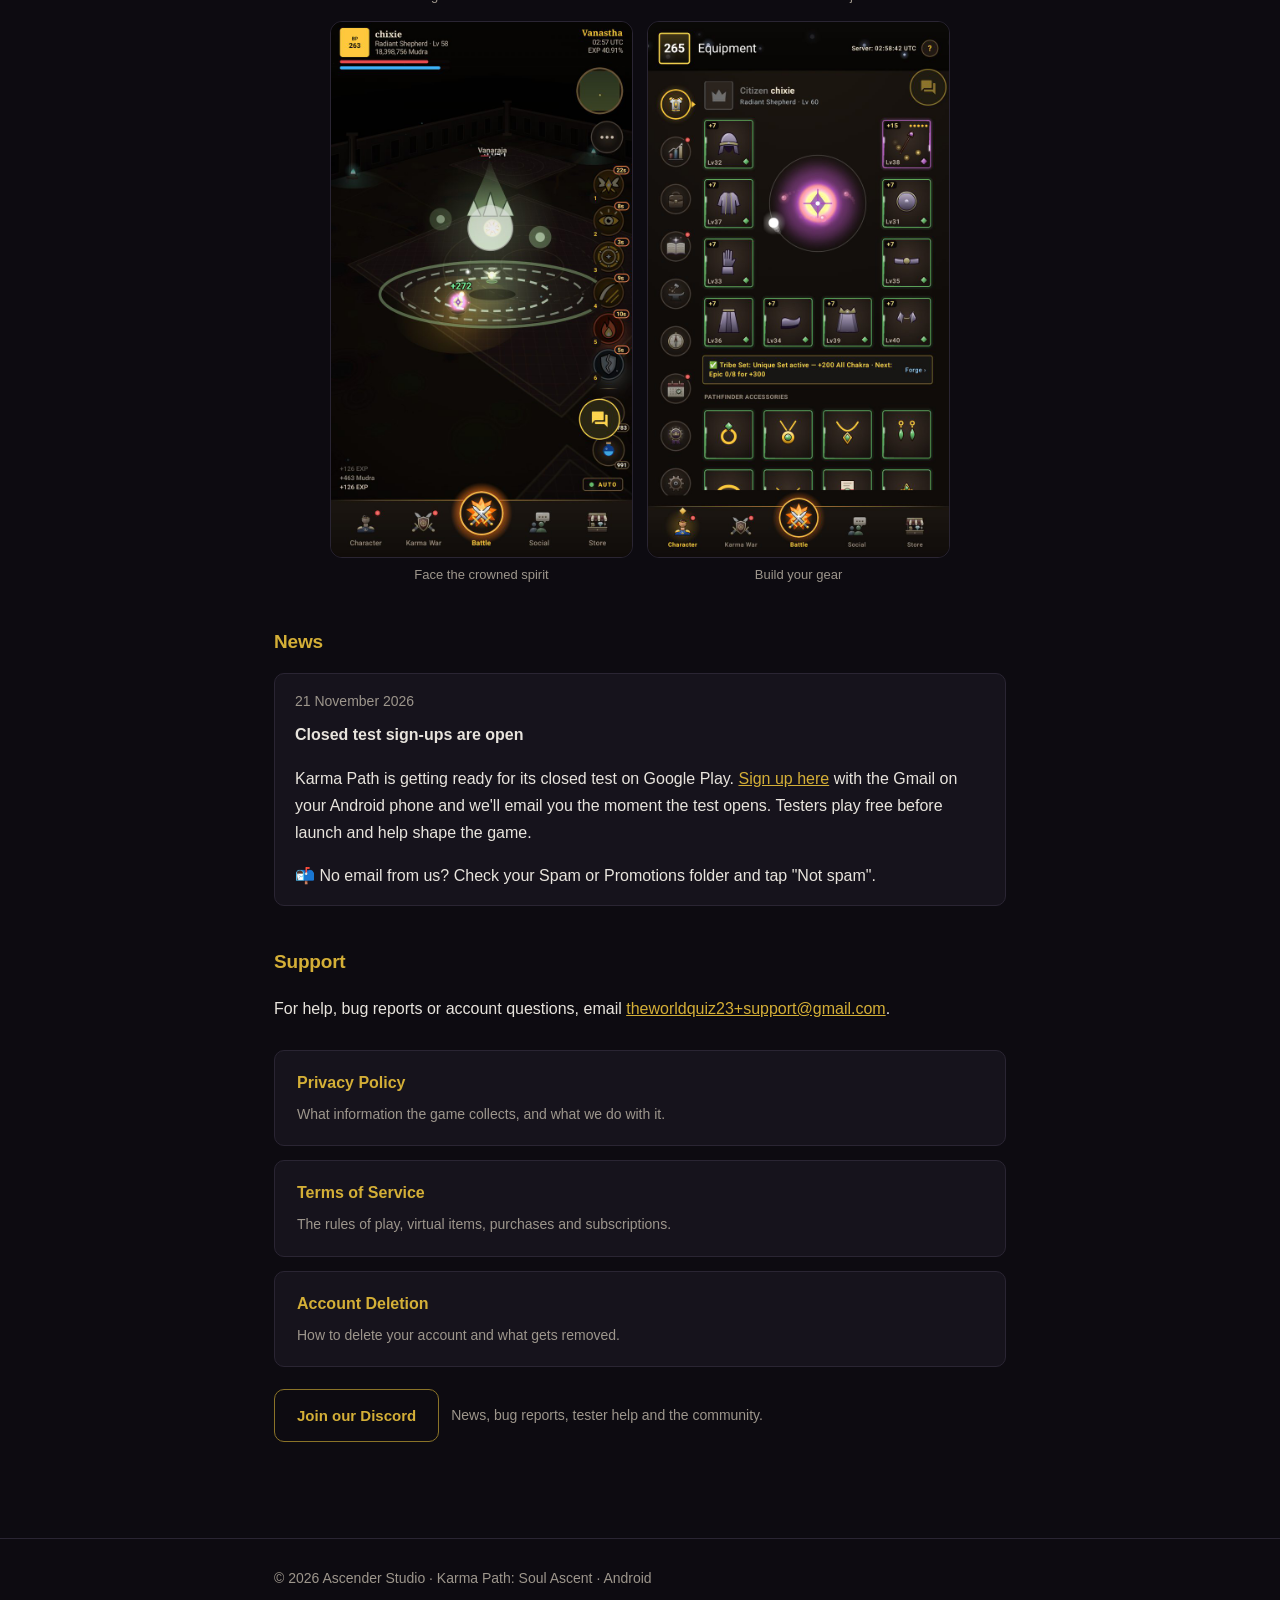
==== commit ac6a7b4d: "Add files via upload" ====
--- a/index.html
+++ b/index.html
@@ -39,6 +39,7 @@
       <span class="btn off" aria-disabled="true">Closed Test · coming soon</span>
     </div>
     <p class="cta-note">Android only · free to play · testers keep in touch by email · <a href="https://discord.gg/tDu8APSSHV" target="_blank" rel="noopener">join our Discord</a></p>
+    <p class="cta-note">📬 Signed up but no email? Check your Spam or Promotions folder and tap <strong>Not spam</strong>, so you don't miss your test invite.</p>
   </div>
 </section>
 
@@ -86,10 +87,10 @@
     <li><strong>Gear to chase</strong>: six rarities, the Forge, gems, awakened stats and tribe sets.</li>
   </ul>
   <!-- Short silent loops (2026-11-21), cut from the gameplay recording. -->
-  <div class="clips">
-    <figure><video src="video/battle.mp4" poster="video/battle.jpg" autoplay muted loop playsinline preload="metadata"></video><figcaption>Real-time battle</figcaption></figure>
-    <figure><video src="video/skills.mp4" poster="video/skills.jpg" autoplay muted loop playsinline preload="metadata"></video><figcaption>Skills and loot</figcaption></figure>
-    <figure><video src="video/enchant.mp4" poster="video/enchant.jpg" autoplay muted loop playsinline preload="metadata"></video><figcaption>Enchant your gear</figcaption></figure>
+  <div class="clips" style="display:grid;grid-template-columns:repeat(3,minmax(0,1fr));gap:12px;margin-top:22px;">
+    <figure style="margin:0;"><video style="width:100%;height:auto;aspect-ratio:9/16;display:block;border-radius:12px;background:#000;" src="video/battle.mp4" poster="video/battle.jpg" autoplay muted loop playsinline preload="metadata"></video><figcaption>Real-time battle</figcaption></figure>
+    <figure style="margin:0;"><video style="width:100%;height:auto;aspect-ratio:9/16;display:block;border-radius:12px;background:#000;" src="video/skills.mp4" poster="video/skills.jpg" autoplay muted loop playsinline preload="metadata"></video><figcaption>Skills and loot</figcaption></figure>
+    <figure style="margin:0;"><video style="width:100%;height:auto;aspect-ratio:9/16;display:block;border-radius:12px;background:#000;" src="video/enchant.mp4" poster="video/enchant.jpg" autoplay muted loop playsinline preload="metadata"></video><figcaption>Enchant your gear</figcaption></figure>
   </div>
   <div class="shots">
     <figure><img src="img/battle.jpg" alt="Battle in the hall of Vanastha" loading="lazy" width="720" height="1280"><figcaption>Hunting in the hall of Vanastha</figcaption></figure>
@@ -106,6 +107,7 @@
     <p class="meta">21 November 2026</p>
     <h3>Closed test sign-ups are open</h3>
     <p>Karma Path is getting ready for its closed test on Google Play. <a href="https://forms.gle/QPukY66ZGTLKKNnLA" target="_blank" rel="noopener">Sign up here</a> with the Gmail on your Android phone and we'll email you the moment the test opens. Testers play free before launch and help shape the game.</p>
+    <p>📬 No email from us? Check your Spam or Promotions folder and tap "Not spam".</p>
   </article>
 </section>
 
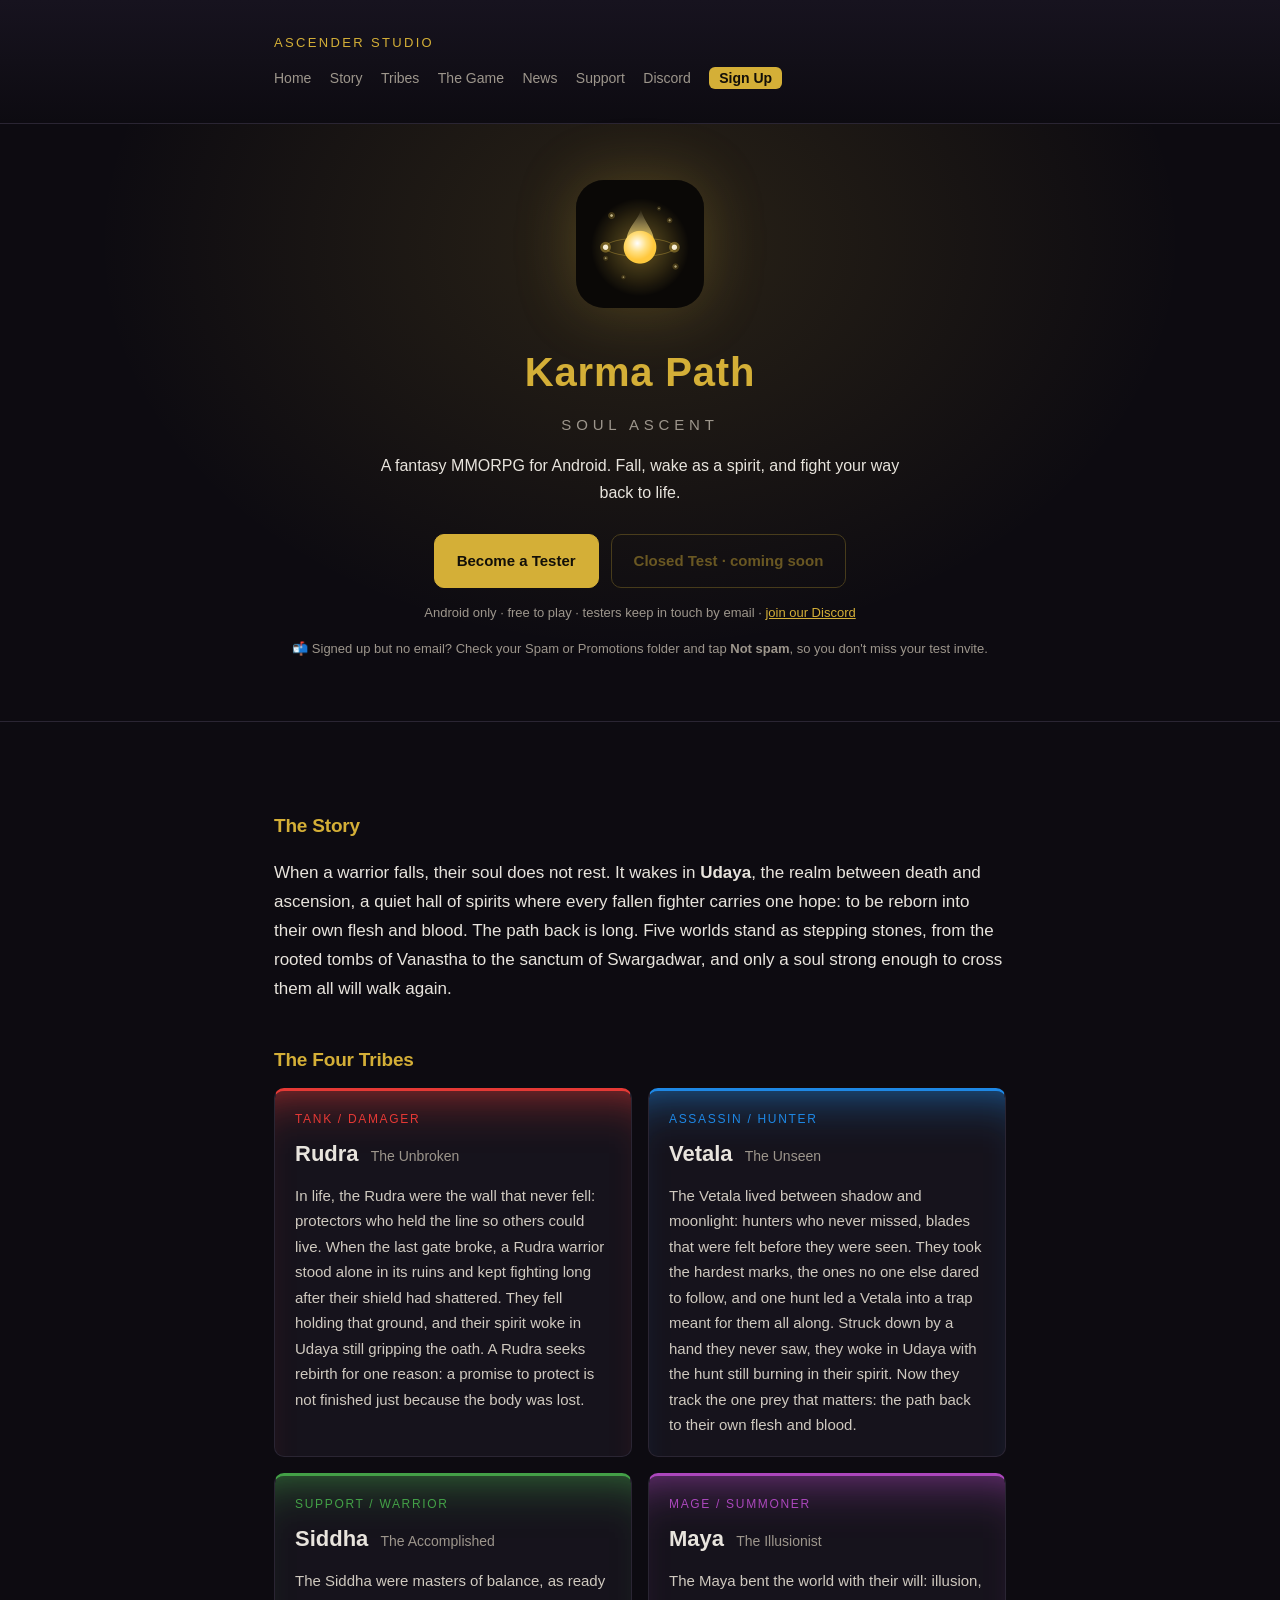
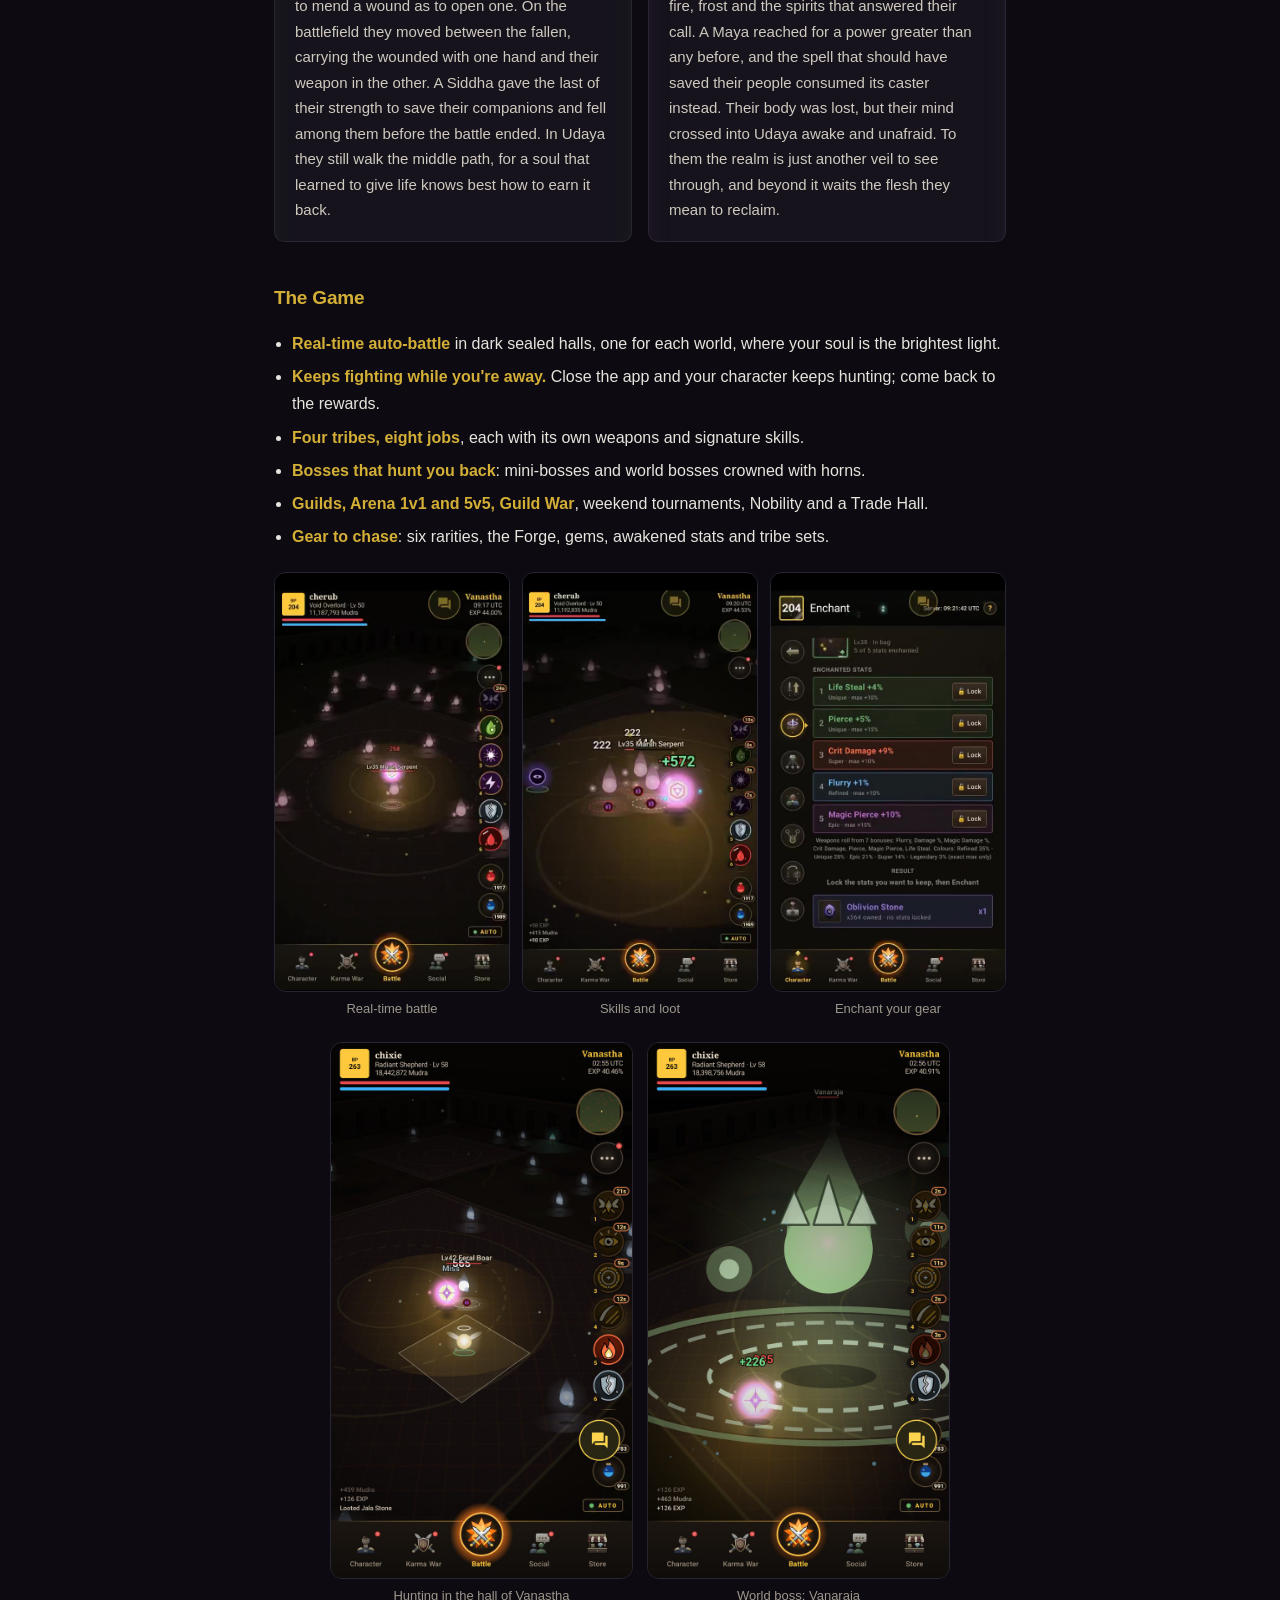
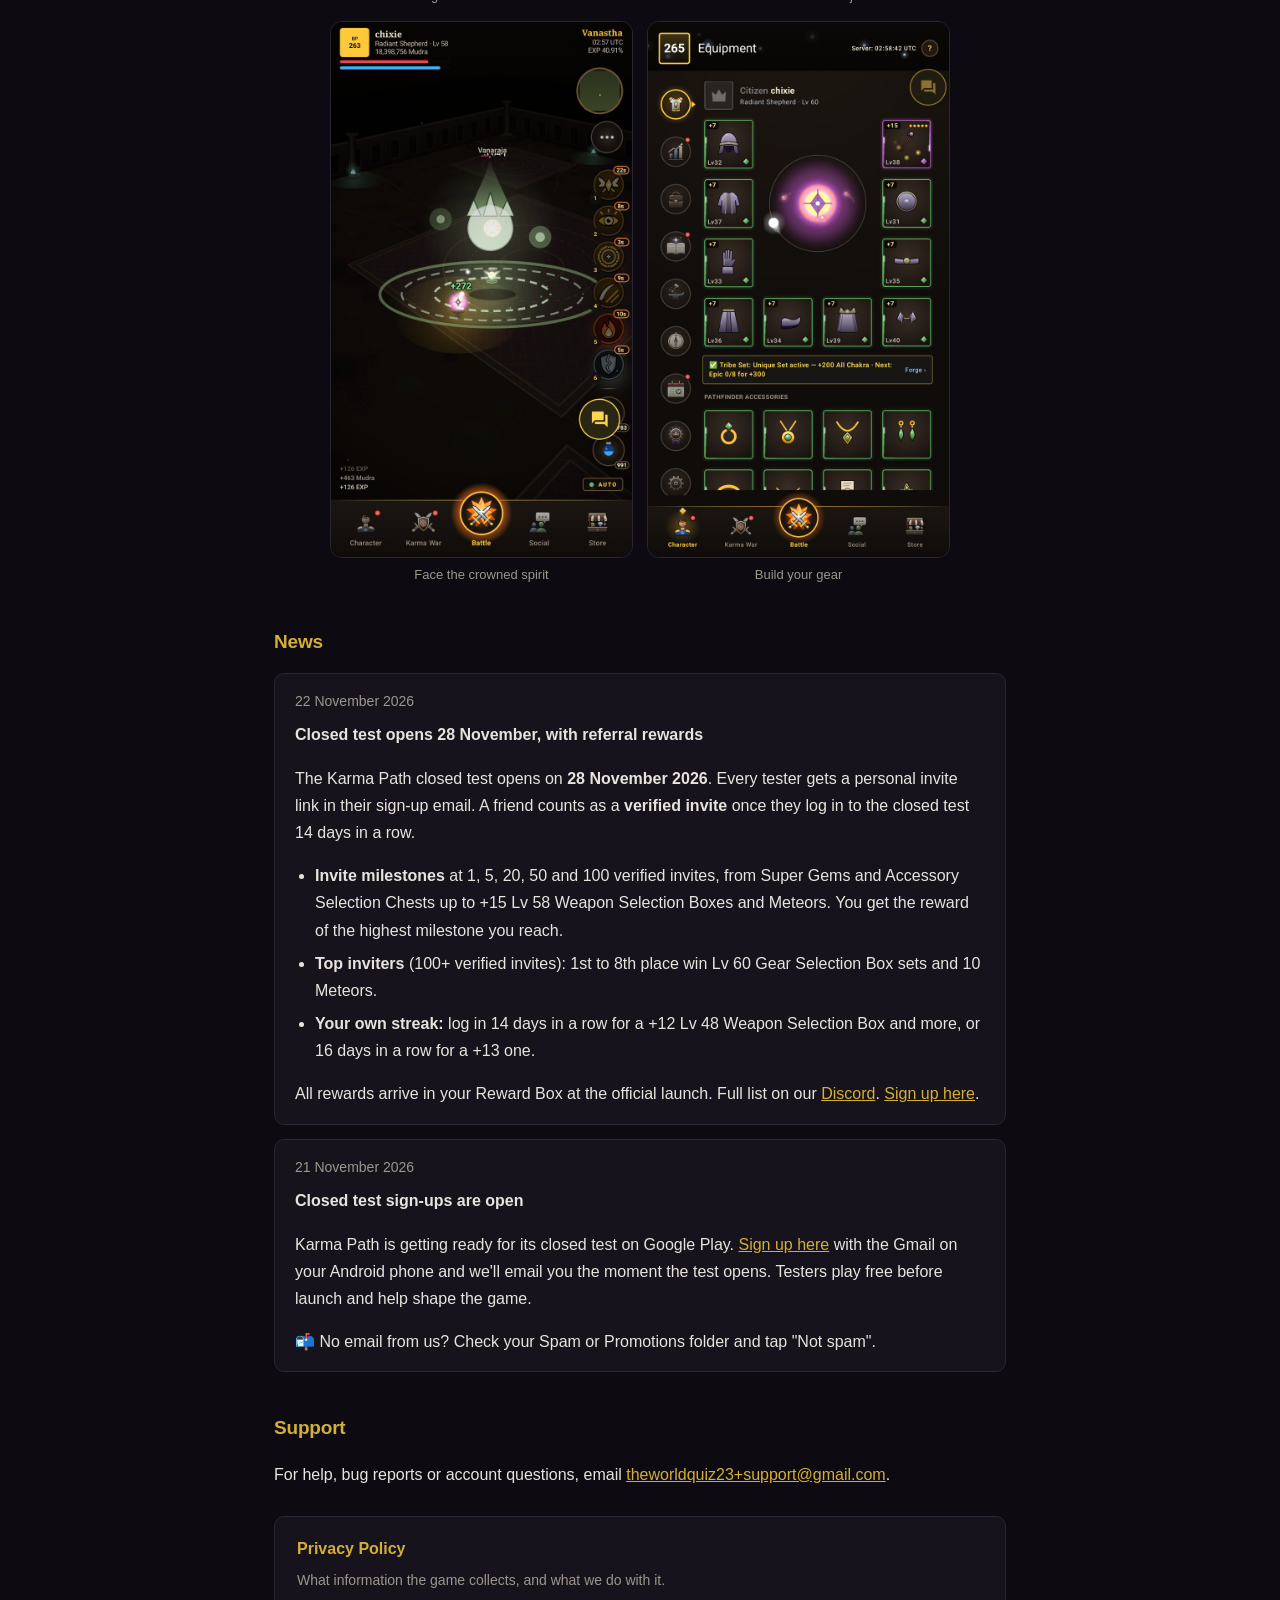
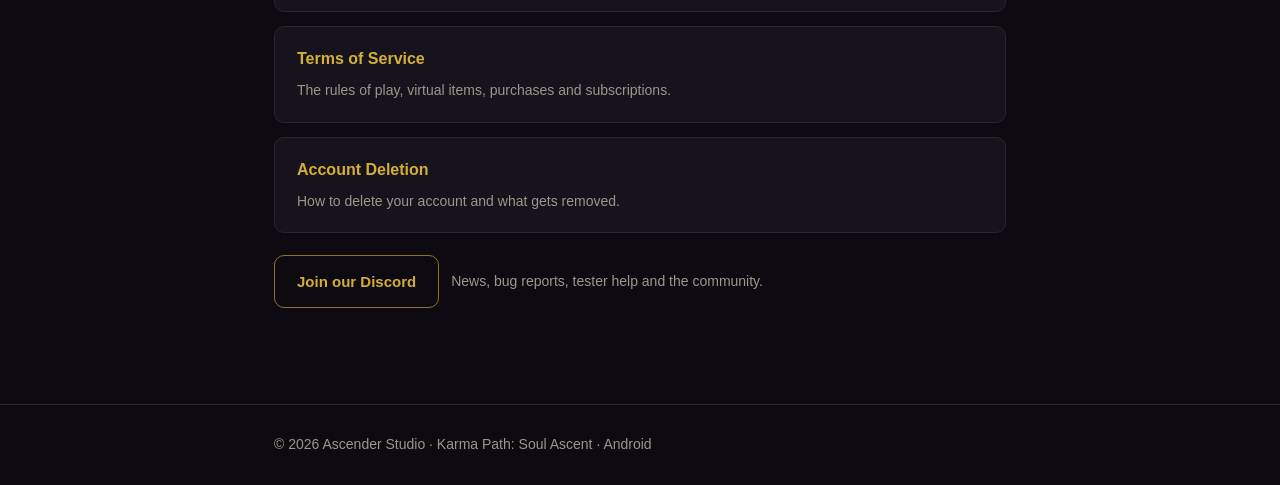
==== commit 83d54812: "Add files via upload" ====
--- a/index.html
+++ b/index.html
@@ -104,6 +104,17 @@
   <h2>News</h2>
   <!-- Add new posts at the TOP of this list, copying one <article> block. -->
   <article class="post">
+    <p class="meta">22 November 2026</p>
+    <h3>Closed test opens 28 November, with referral rewards</h3>
+    <p>The Karma Path closed test opens on <strong>28 November 2026</strong>. Every tester gets a personal invite link in their sign-up email. A friend counts as a <strong>verified invite</strong> once they log in to the closed test 14 days in a row.</p>
+    <ul>
+      <li><strong>Invite milestones</strong> at 1, 5, 20, 50 and 100 verified invites, from Super Gems and Accessory Selection Chests up to +15 Lv 58 Weapon Selection Boxes and Meteors. You get the reward of the highest milestone you reach.</li>
+      <li><strong>Top inviters</strong> (100+ verified invites): 1st to 8th place win Lv 60 Gear Selection Box sets and 10 Meteors.</li>
+      <li><strong>Your own streak:</strong> log in 14 days in a row for a +12 Lv 48 Weapon Selection Box and more, or 16 days in a row for a +13 one.</li>
+    </ul>
+    <p>All rewards arrive in your Reward Box at the official launch. Full list on our <a href="https://discord.gg/tDu8APSSHV" target="_blank" rel="noopener">Discord</a>. <a href="https://forms.gle/QPukY66ZGTLKKNnLA" target="_blank" rel="noopener">Sign up here</a>.</p>
+  </article>
+  <article class="post">
     <p class="meta">21 November 2026</p>
     <h3>Closed test sign-ups are open</h3>
     <p>Karma Path is getting ready for its closed test on Google Play. <a href="https://forms.gle/QPukY66ZGTLKKNnLA" target="_blank" rel="noopener">Sign up here</a> with the Gmail on your Android phone and we'll email you the moment the test opens. Testers play free before launch and help shape the game.</p>
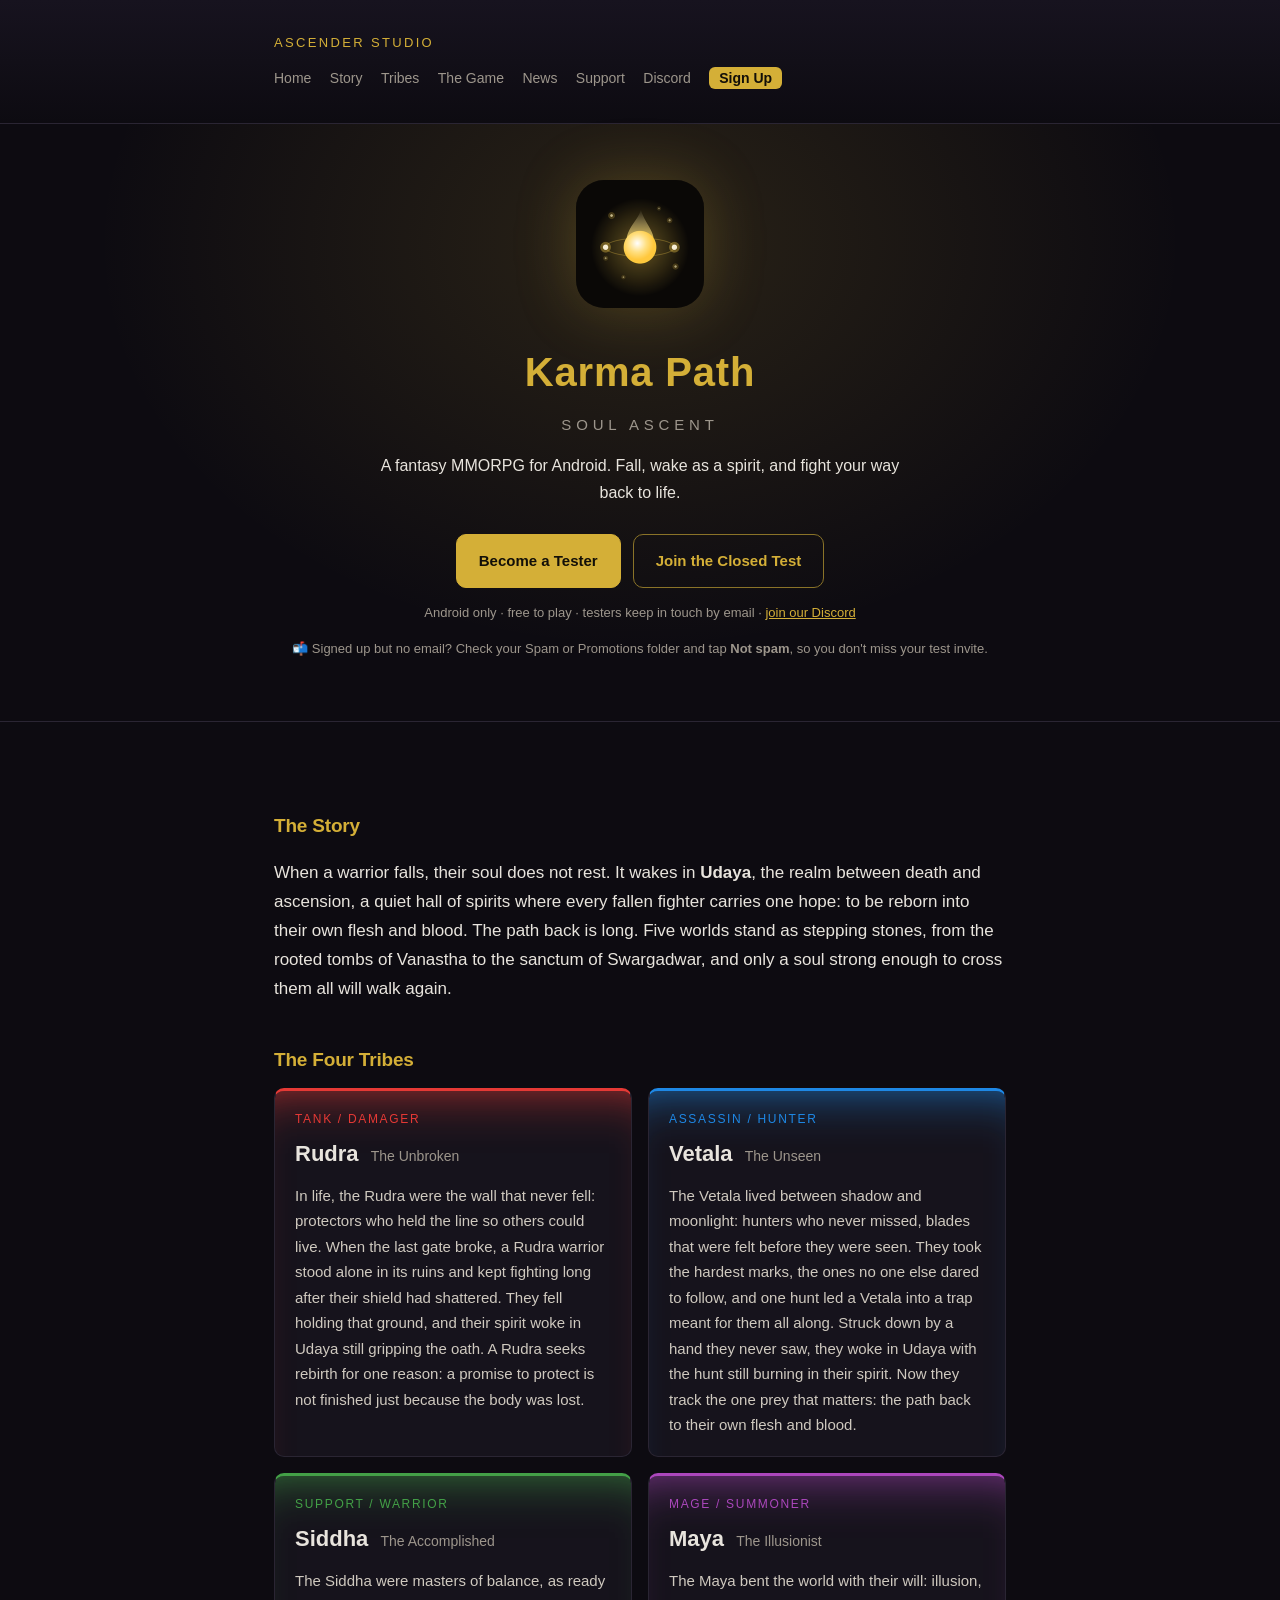
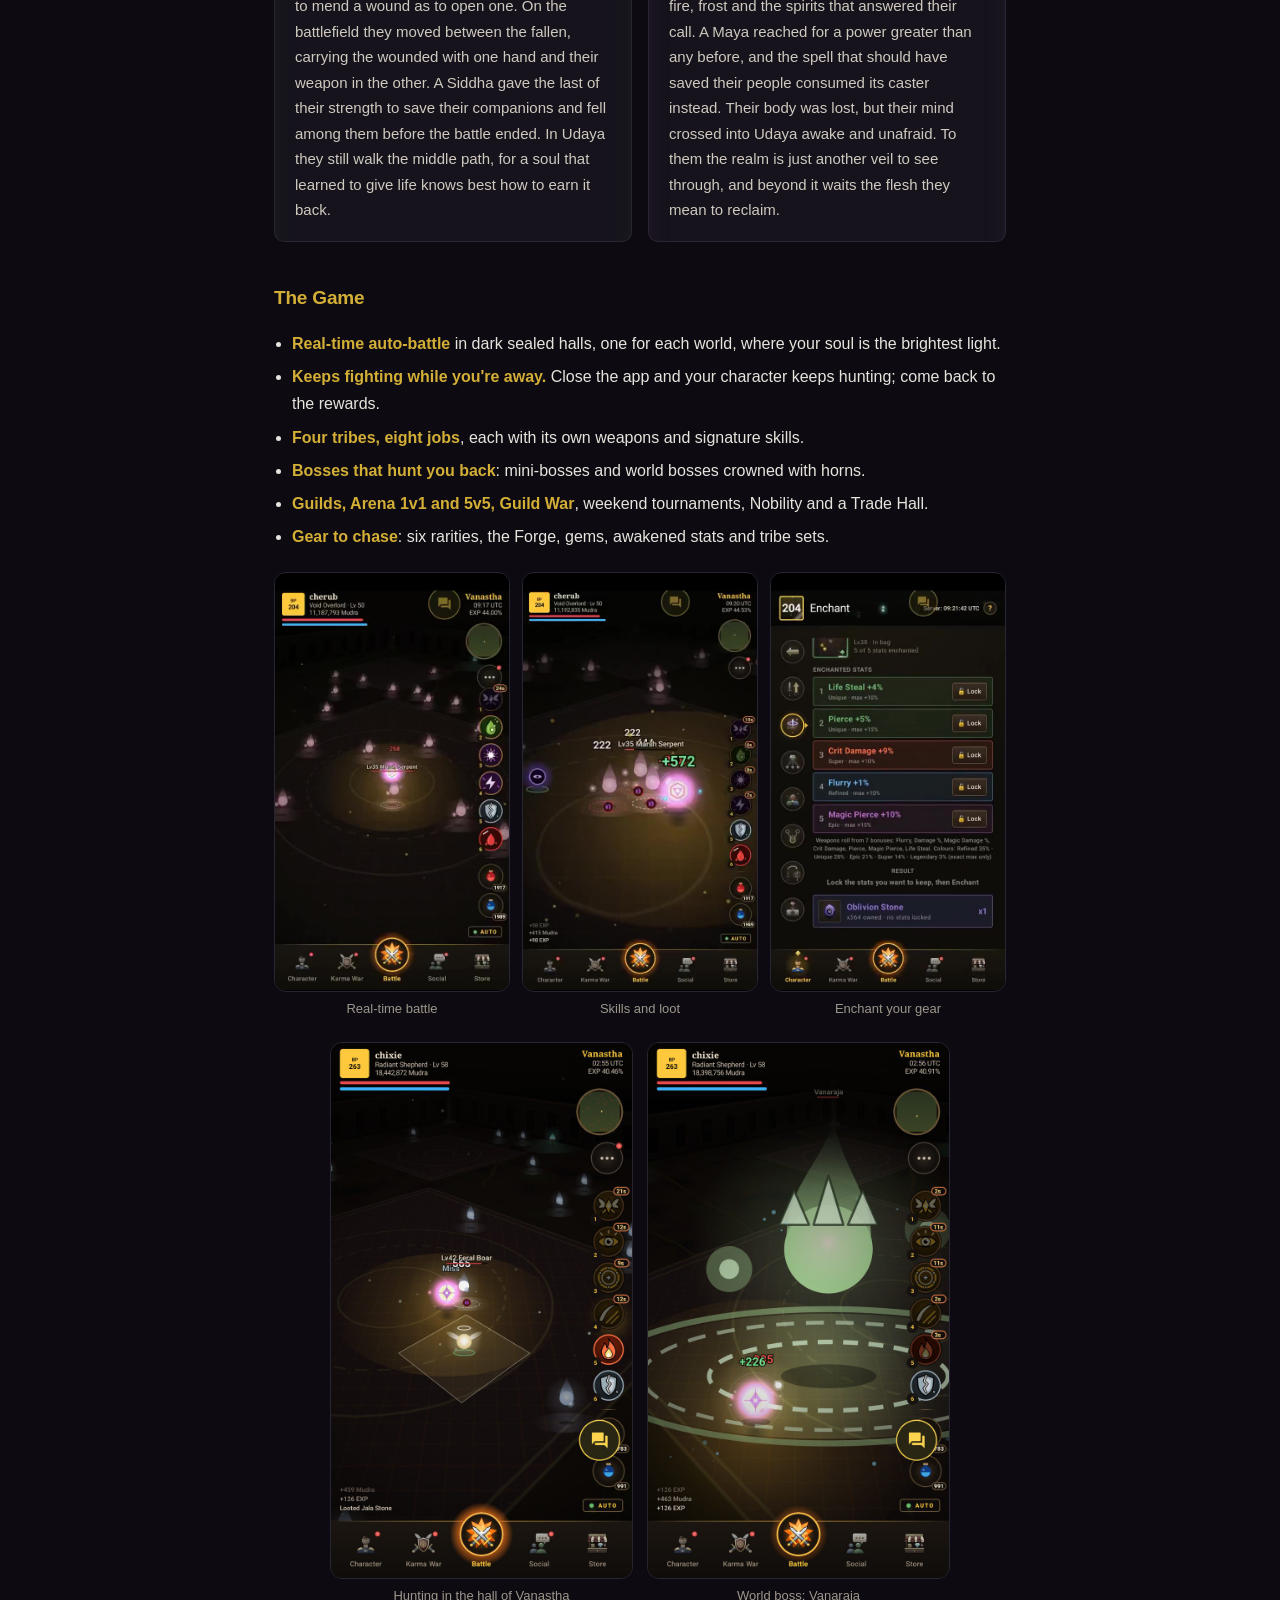
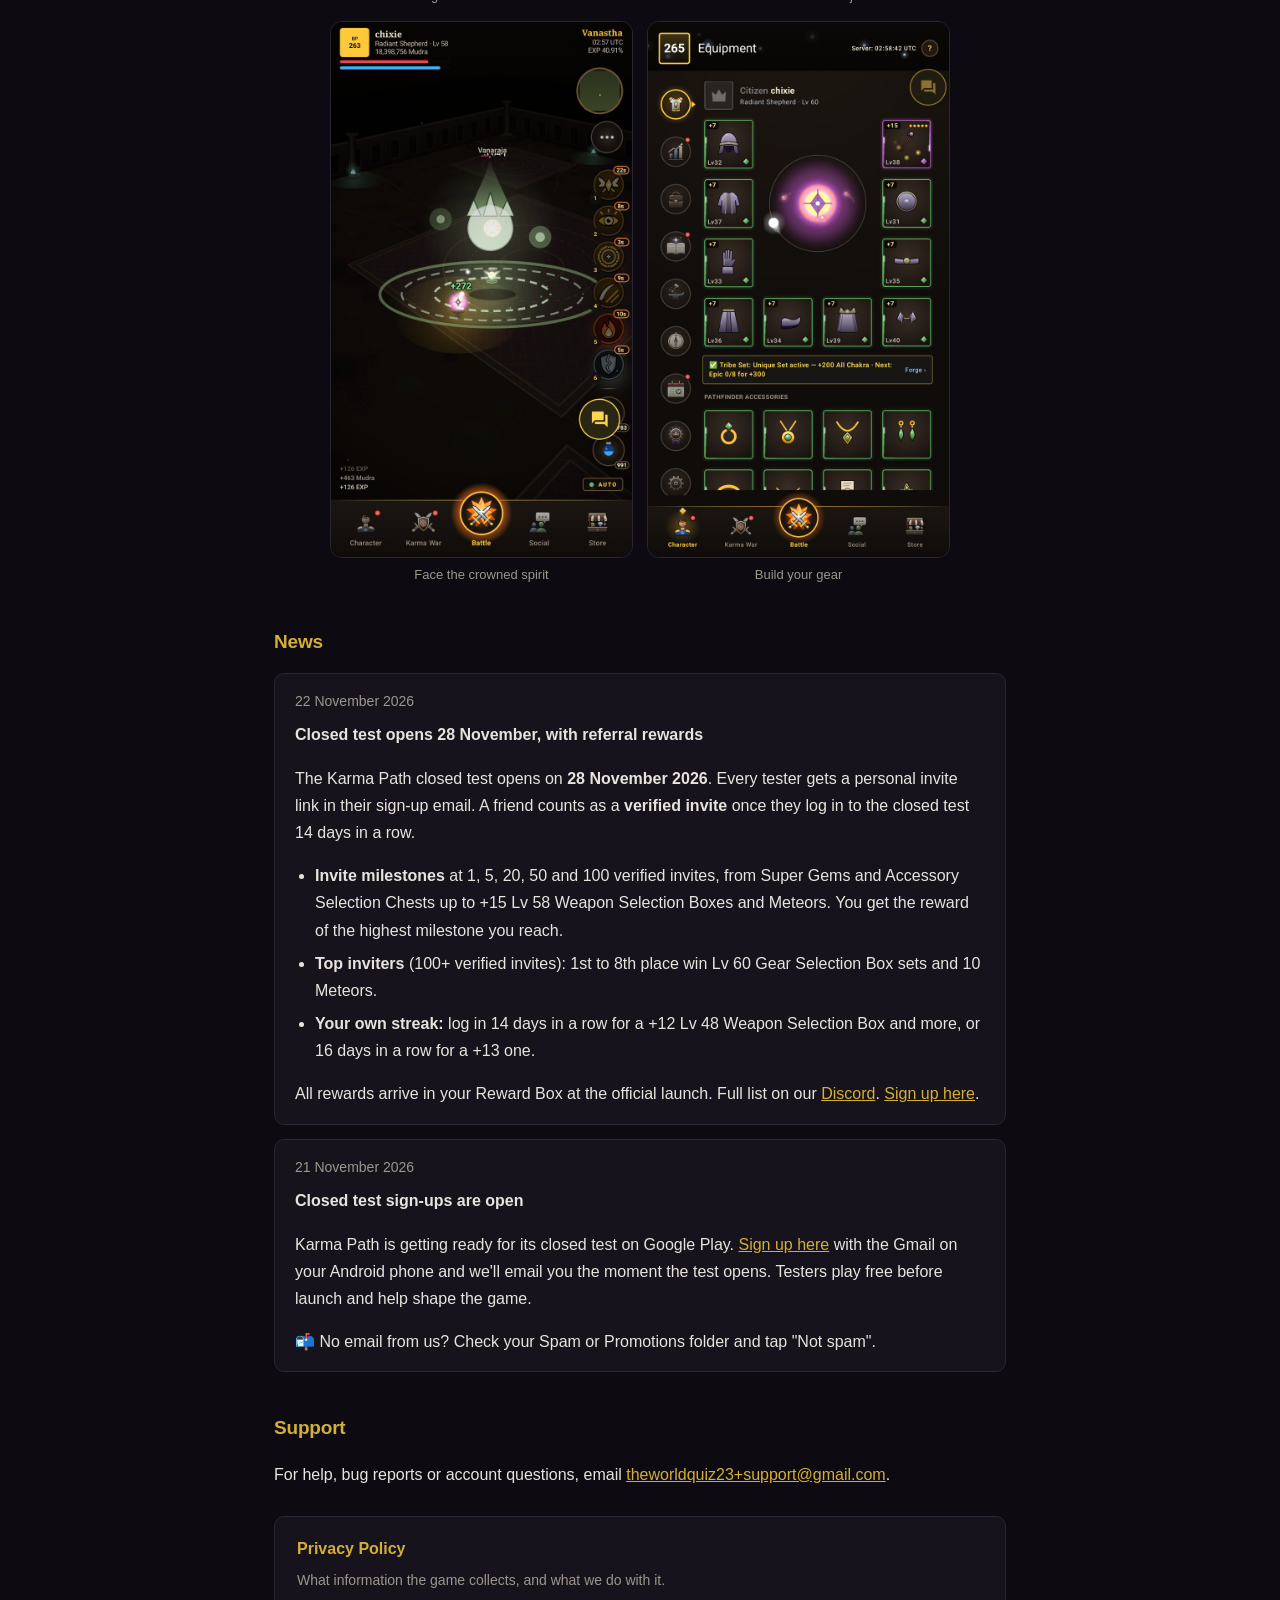
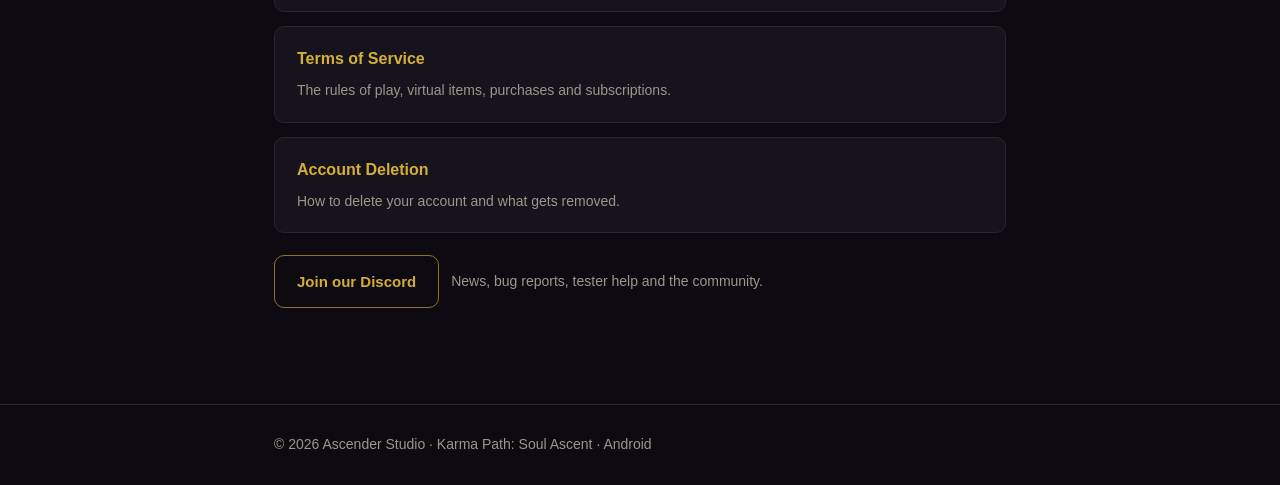
==== commit 662ec35c: "Add files via upload" ====
--- a/index.html
+++ b/index.html
@@ -34,9 +34,9 @@
     <div class="cta" id="tester">
       <!-- SIGN-UP FORM (live 2026-11-21): the Google Form link. -->
       <a class="btn gold" href="https://forms.gle/QPukY66ZGTLKKNnLA" target="_blank" rel="noopener">Become a Tester</a>
-      <!-- CLOSED TEST LINK: when Google approves the closed test, replace this <span> with:
-           <a class="btn" href="YOUR-CLOSED-TEST-LINK" target="_blank" rel="noopener">Join the Closed Test</a> -->
-      <span class="btn off" aria-disabled="true">Closed Test · coming soon</span>
+      <!-- CLOSED TEST LINK: live 2026-11-28. To take it down again, swap this <a> back for:
+           <span class="btn off" aria-disabled="true">Closed Test · coming soon</span> -->
+      <a class="btn" href="https://play.google.com/apps/testing/com.karmapath.app" target="_blank" rel="noopener">Join the Closed Test</a>
     </div>
     <p class="cta-note">Android only · free to play · testers keep in touch by email · <a href="https://discord.gg/tDu8APSSHV" target="_blank" rel="noopener">join our Discord</a></p>
     <p class="cta-note">📬 Signed up but no email? Check your Spam or Promotions folder and tap <strong>Not spam</strong>, so you don't miss your test invite.</p>
